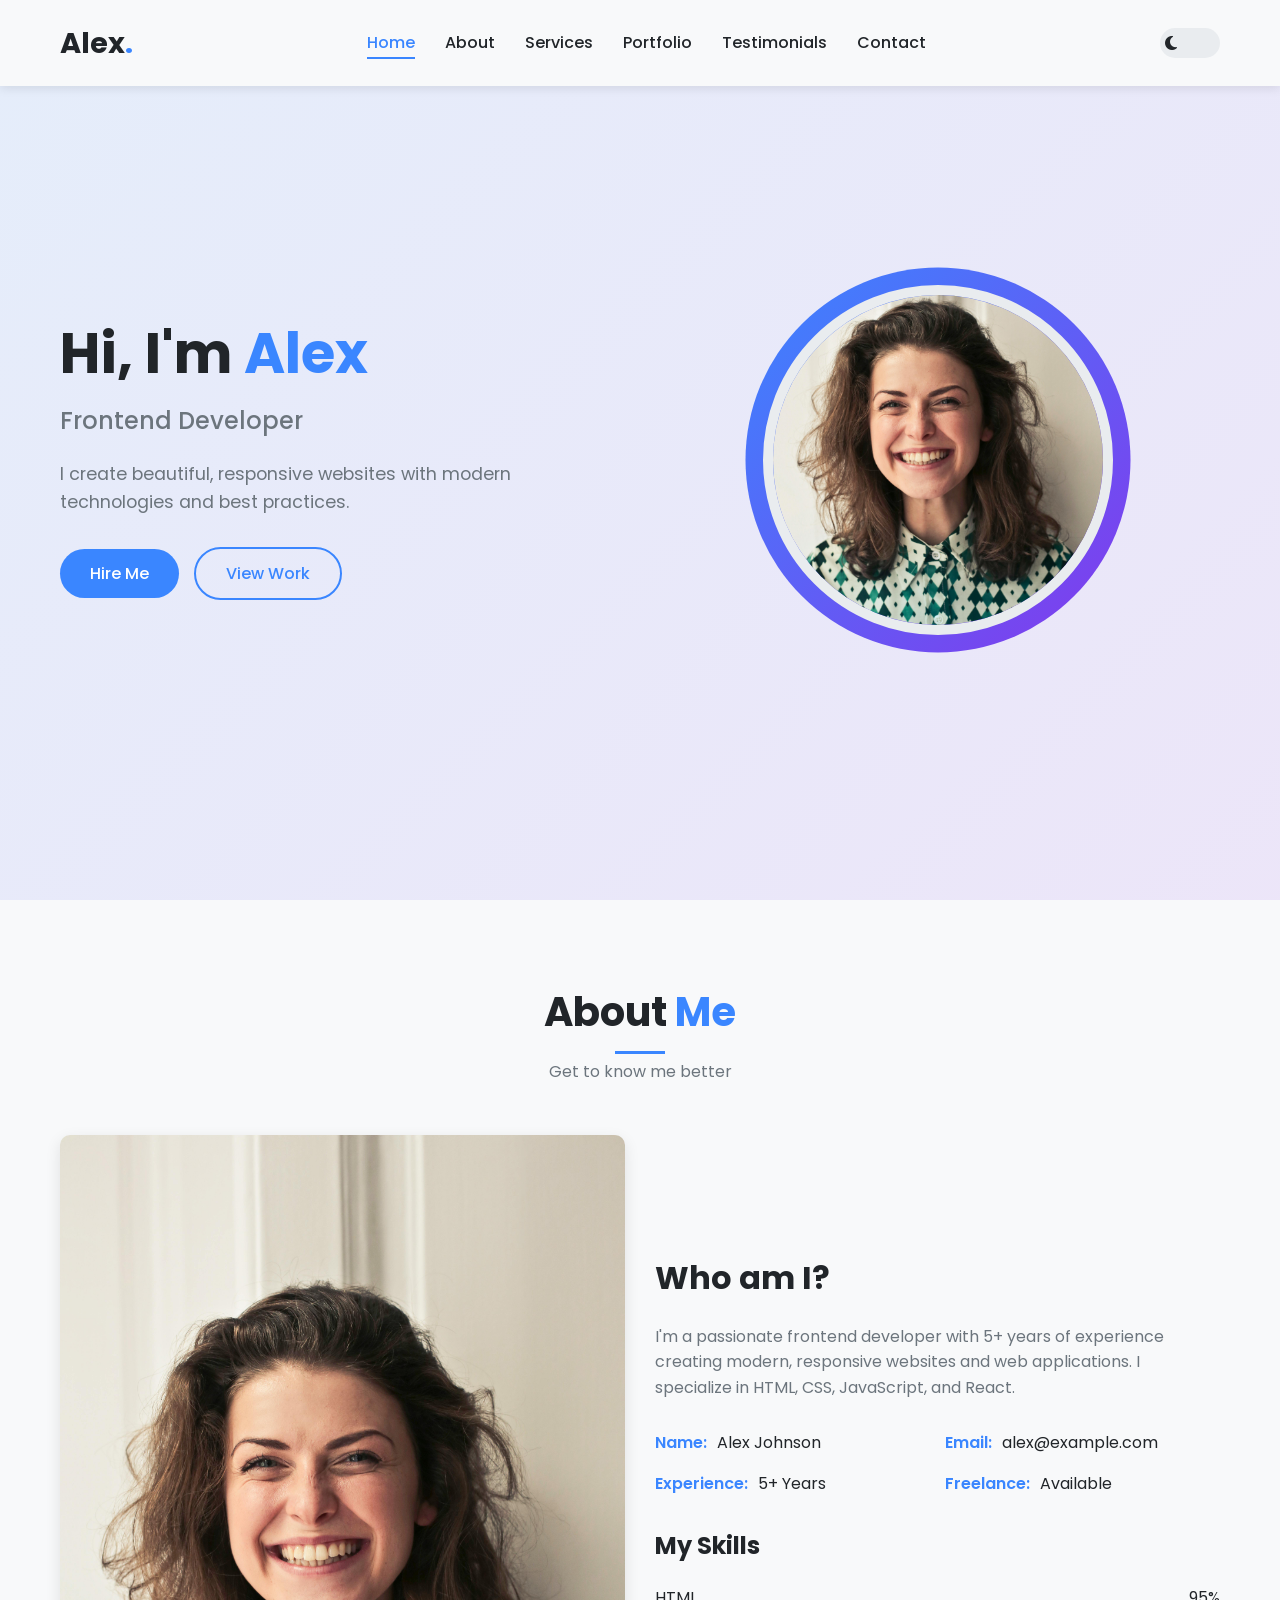
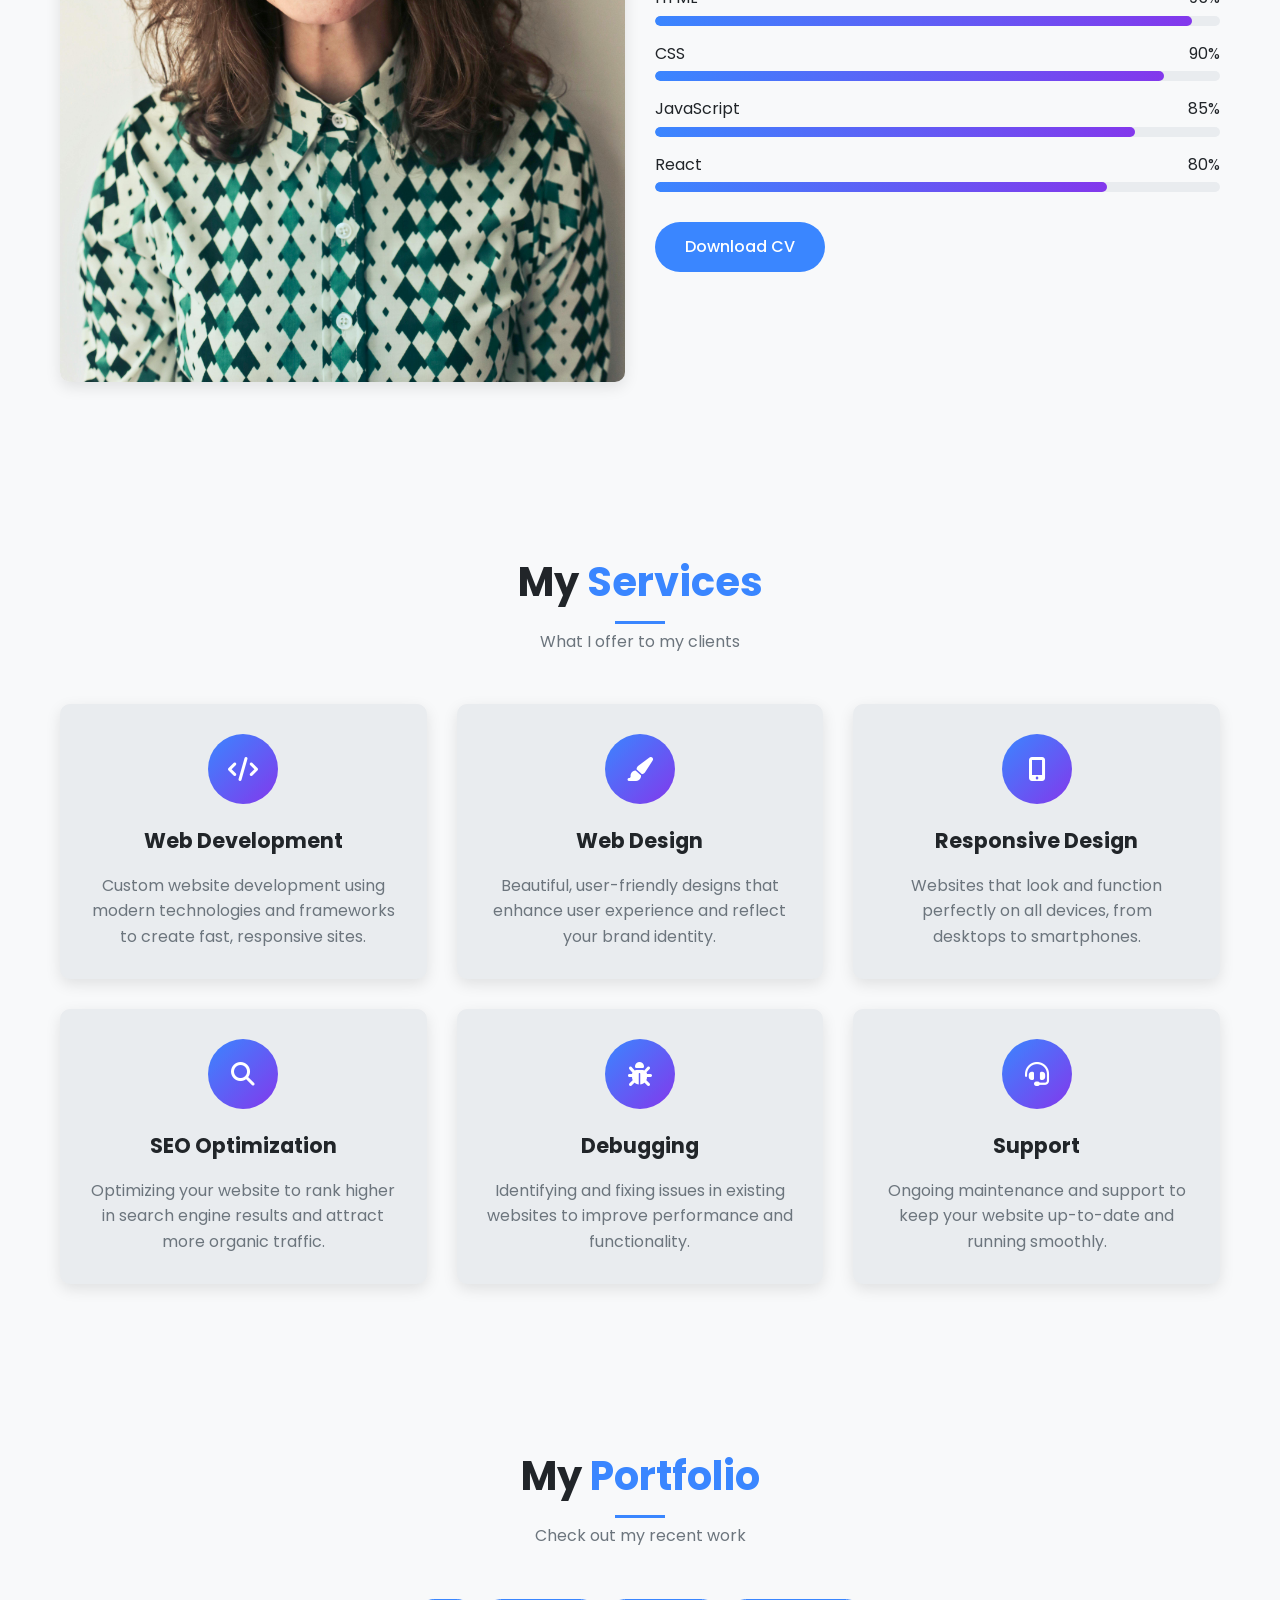
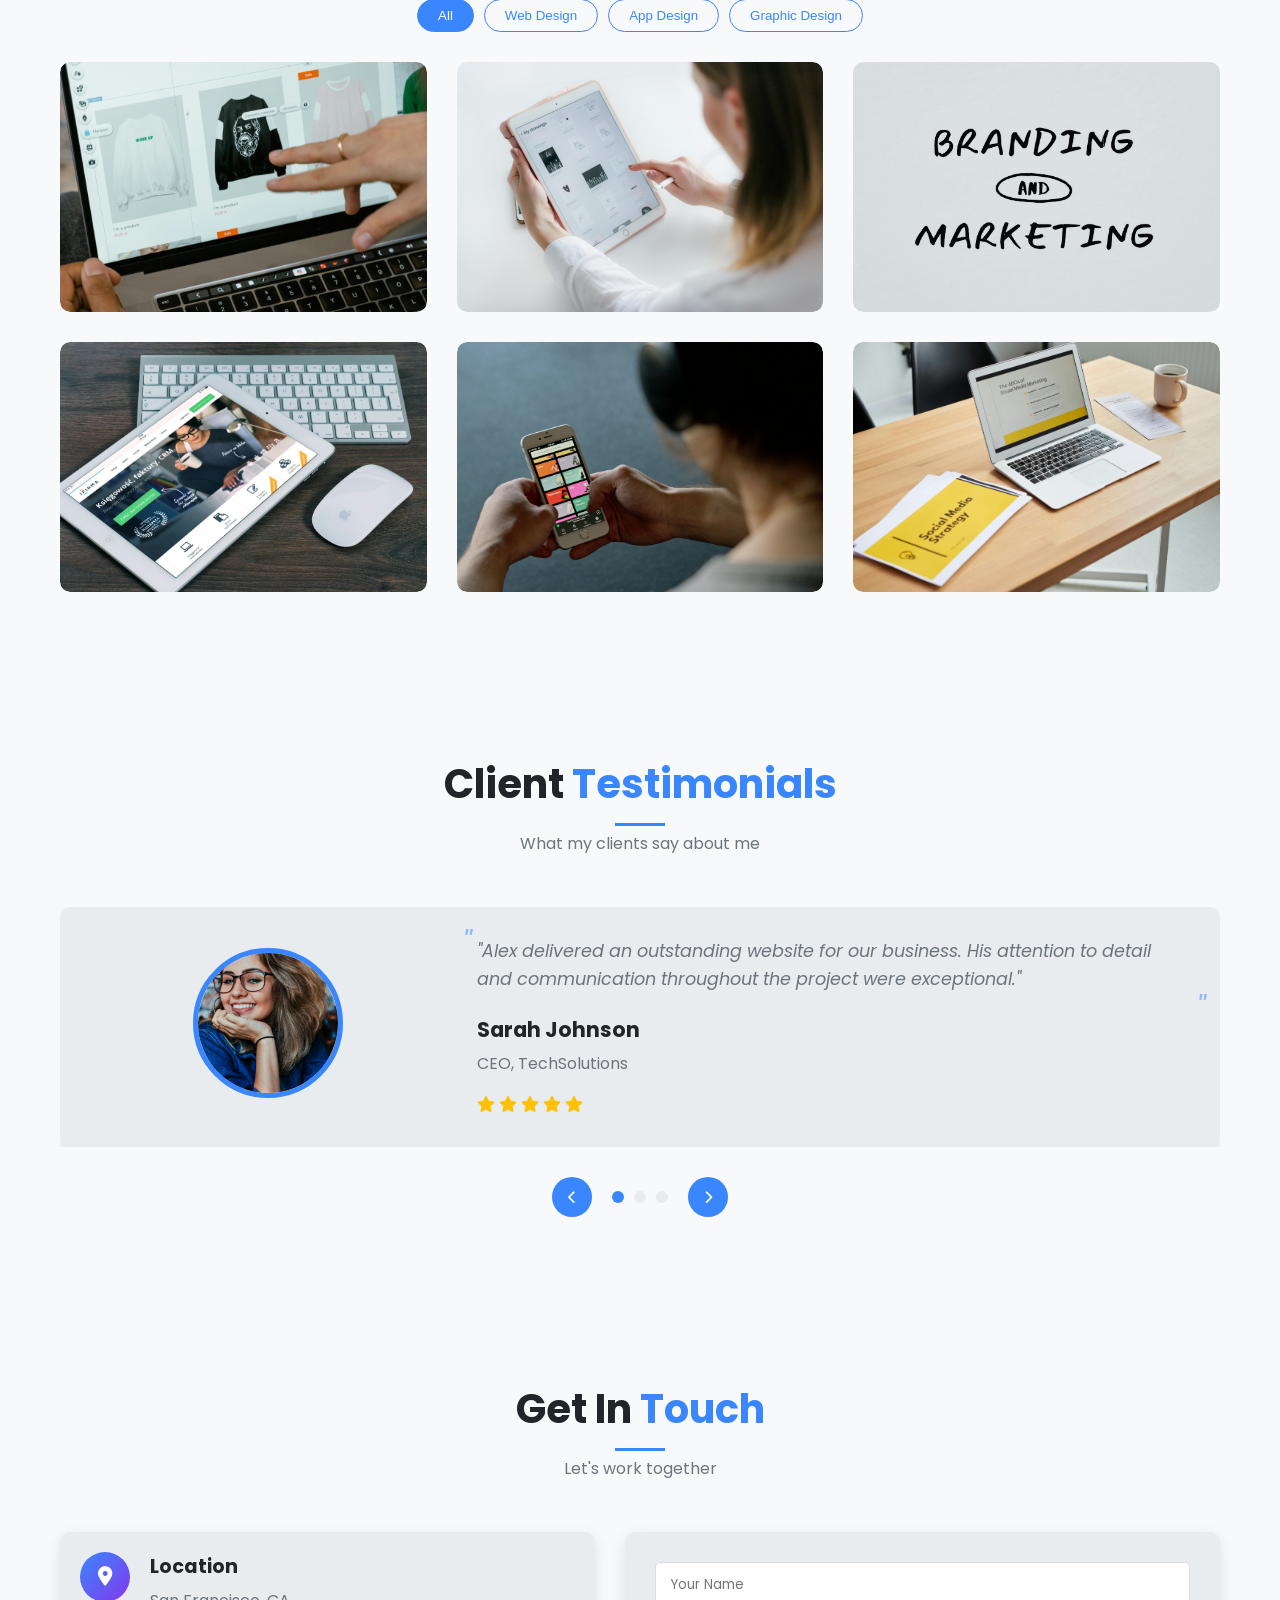
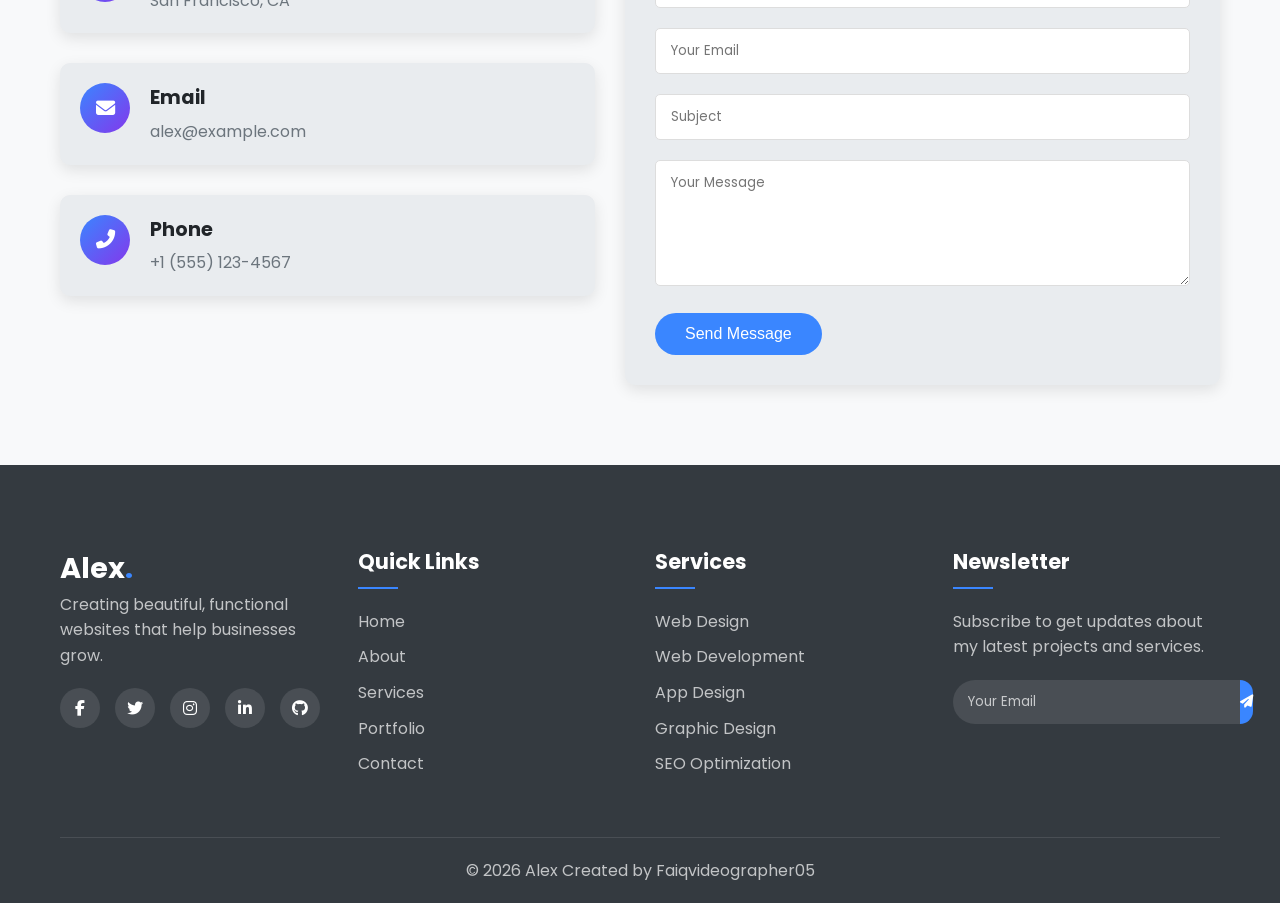
==== index.html @ 3775bbbe "Alex Portfolio" ====
<!DOCTYPE html>
<html lang="en" data-theme="light">
<head>
    <meta charset="UTF-8">
    <meta name="viewport" content="width=device-width, initial-scale=1.0">
    <title>Modern Portfolio | Template</title>
    <link rel="stylesheet" href="https://cdnjs.cloudflare.com/ajax/libs/font-awesome/6.4.0/css/all.min.css">
    <link href="https://fonts.googleapis.com/css2?family=Poppins:wght@300;400;500;600;700&display=swap" rel="stylesheet">
    <link rel="stylesheet" href="style.css">
</head>
<body>
    <!-- Preloader -->
    <div class="preloader">
        <div class="loader"></div>
    </div>

    <!-- Header -->
    <header class="header">
        <div class="container">
            <div class="header-content">
                <a href="#" class="logo">Alex<span>.</span></a>
                <nav class="nav">
                    <ul class="nav-list">
                        <li class="nav-item"><a href="#home" class="nav-link active">Home</a></li>
                        <li class="nav-item"><a href="#about" class="nav-link">About</a></li>
                        <li class="nav-item"><a href="#services" class="nav-link">Services</a></li>
                        <li class="nav-item"><a href="#portfolio" class="nav-link">Portfolio</a></li>
                        <li class="nav-item"><a href="#testimonials" class="nav-link">Testimonials</a></li>
                        <li class="nav-item"><a href="#contact" class="nav-link">Contact</a></li>
                    </ul>
                </nav>
                <div class="theme-toggle">
                    <i class="fas fa-moon"></i>
                    <i class="fas fa-sun"></i>
                </div>
                <div class="hamburger">
                    <span></span>
                    <span></span>
                    <span></span>
                </div>
            </div>
        </div>
    </header>

    <!-- Hero Section -->
    <section class="hero" id="home">
        <div class="container">
            <div class="hero-content">
                <div class="hero-text">
                    <h1 class="hero-title">Hi, I'm <span>Alex</span></h1>
                    <h2 class="hero-subtitle">Frontend Developer</h2>
                    <p class="hero-description">I create beautiful, responsive websites with modern technologies and best practices.</p>
                    <div class="hero-buttons">
                        <a href="#contact" class="btn btn-primary">Hire Me</a>
                        <a href="#portfolio" class="btn btn-secondary">View Work</a>
                    </div>
                </div>
                <div class="hero-image">
                    <div class="image-wrapper">
                        <img src="images/Alex.jpg" alt="Profile Image" class="profile-img">
                        <div class="circle"></div>
                    </div>
                </div>
            </div>
        </div>
    </section>

    <!-- About Section -->
    <section class="about section" id="about">
        <div class="container">
            <div class="section-header">
                <h2 class="section-title">About <span>Me</span></h2>
                <p class="section-subtitle">Get to know me better</p>
            </div>
            <div class="about-content">
                <div class="about-image">
                    <img src="images/Alex.jpg" alt="About Image" class="about-img">
                </div>
                <div class="about-text">
                    <h3 class="about-title">Who am I?</h3>
                    <p class="about-description">I'm a passionate frontend developer with 5+ years of experience creating modern, responsive websites and web applications. I specialize in HTML, CSS, JavaScript, and React.</p>
                    <div class="about-info">
                        <div class="info-item">
                            <span>Name:</span>
                            <p>Alex Johnson</p>
                        </div>
                        <div class="info-item">
                            <span>Email:</span>
                            <p>alex@example.com</p>
                        </div>
                        <div class="info-item">
                            <span>Experience:</span>
                            <p>5+ Years</p>
                        </div>
                        <div class="info-item">
                            <span>Freelance:</span>
                            <p>Available</p>
                        </div>
                    </div>
                    <div class="skills">
                        <h4 class="skills-title">My Skills</h4>
                        <div class="skills-list">
                            <div class="skill-item">
                                <div class="skill-info">
                                    <span>HTML</span>
                                    <span>95%</span>
                                </div>
                                <div class="progress-bar">
                                    <div class="progress" data-width="95"></div>
                                </div>
                            </div>
                            <div class="skill-item">
                                <div class="skill-info">
                                    <span>CSS</span>
                                    <span>90%</span>
                                </div>
                                <div class="progress-bar">
                                    <div class="progress" data-width="90"></div>
                                </div>
                            </div>
                            <div class="skill-item">
                                <div class="skill-info">
                                    <span>JavaScript</span>
                                    <span>85%</span>
                                </div>
                                <div class="progress-bar">
                                    <div class="progress" data-width="85"></div>
                                </div>
                            </div>
                            <div class="skill-item">
                                <div class="skill-info">
                                    <span>React</span>
                                    <span>80%</span>
                                </div>
                                <div class="progress-bar">
                                    <div class="progress" data-width="80"></div>
                                </div>
                            </div>
                        </div>
                    </div>
                    <a href="#" class="btn btn-primary">Download CV</a>
                </div>
            </div>
        </div>
    </section>

    <!-- Services Section -->
    <section class="services section" id="services">
        <div class="container">
            <div class="section-header">
                <h2 class="section-title">My <span>Services</span></h2>
                <p class="section-subtitle">What I offer to my clients</p>
            </div>
            <div class="services-content">
                <div class="service-card">
                    <div class="service-icon">
                        <i class="fas fa-code"></i>
                    </div>
                    <h3 class="service-title">Web Development</h3>
                    <p class="service-description">Custom website development using modern technologies and frameworks to create fast, responsive sites.</p>
                </div>
                <div class="service-card">
                    <div class="service-icon">
                        <i class="fas fa-paint-brush"></i>
                    </div>
                    <h3 class="service-title">Web Design</h3>
                    <p class="service-description">Beautiful, user-friendly designs that enhance user experience and reflect your brand identity.</p>
                </div>
                <div class="service-card">
                    <div class="service-icon">
                        <i class="fas fa-mobile-alt"></i>
                    </div>
                    <h3 class="service-title">Responsive Design</h3>
                    <p class="service-description">Websites that look and function perfectly on all devices, from desktops to smartphones.</p>
                </div>
                <div class="service-card">
                    <div class="service-icon">
                        <i class="fas fa-search"></i>
                    </div>
                    <h3 class="service-title">SEO Optimization</h3>
                    <p class="service-description">Optimizing your website to rank higher in search engine results and attract more organic traffic.</p>
                </div>
                <div class="service-card">
                    <div class="service-icon">
                        <i class="fas fa-bug"></i>
                    </div>
                    <h3 class="service-title">Debugging</h3>
                    <p class="service-description">Identifying and fixing issues in existing websites to improve performance and functionality.</p>
                </div>
                <div class="service-card">
                    <div class="service-icon">
                        <i class="fas fa-headset"></i>
                    </div>
                    <h3 class="service-title">Support</h3>
                    <p class="service-description">Ongoing maintenance and support to keep your website up-to-date and running smoothly.</p>
                </div>
            </div>
        </div>
    </section>

    <!-- Portfolio Section -->
    <section class="portfolio section" id="portfolio">
        <div class="container">
            <div class="section-header">
                <h2 class="section-title">My <span>Portfolio</span></h2>
                <p class="section-subtitle">Check out my recent work</p>
            </div>
            <div class="portfolio-filters">
                <button class="filter-btn active" data-filter="all">All</button>
                <button class="filter-btn" data-filter="web">Web Design</button>
                <button class="filter-btn" data-filter="app">App Design</button>
                <button class="filter-btn" data-filter="graphic">Graphic Design</button>
            </div>
            <div class="portfolio-content">
                <div class="portfolio-item" data-category="web">
                    <div class="portfolio-card">
                        <div class="portfolio-image">
                            <img src="images/E-commerce Website.jpg" alt="Portfolio Item">
                        </div>
                        <div class="portfolio-overlay">
                            <h3 class="portfolio-title">E-commerce Website</h3>
                            <p class="portfolio-category">Web Design</p>
                            <div class="portfolio-links">
                                <a href="#" class="portfolio-link"><i class="fas fa-link"></i></a>
                                <a href="#" class="portfolio-link"><i class="fas fa-search"></i></a>
                            </div>
                        </div>
                    </div>
                </div>
                <div class="portfolio-item" data-category="app">
                    <div class="portfolio-card">
                        <div class="portfolio-image">
                            <img src="images/portfolio 2.jpg" alt="Portfolio Item">
                        </div>
                        <div class="portfolio-overlay">
                            <h3 class="portfolio-title">Mobile App UI</h3>
                            <p class="portfolio-category">App Design</p>
                            <div class="portfolio-links">
                                <a href="#" class="portfolio-link"><i class="fas fa-link"></i></a>
                                <a href="#" class="portfolio-link"><i class="fas fa-search"></i></a>
                            </div>
                        </div>
                    </div>
                </div>
                <div class="portfolio-item" data-category="graphic">
                    <div class="portfolio-card">
                        <div class="portfolio-image">
                            <img src="images/Brand Identity.jpg" alt="Portfolio Item">
                        </div>
                        <div class="portfolio-overlay">
                            <h3 class="portfolio-title">Brand Identity</h3>
                            <p class="portfolio-category">Graphic Design</p>
                            <div class="portfolio-links">
                                <a href="#" class="portfolio-link"><i class="fas fa-link"></i></a>
                                <a href="#" class="portfolio-link"><i class="fas fa-search"></i></a>
                            </div>
                        </div>
                    </div>
                </div>
                <div class="portfolio-item" data-category="web">
                    <div class="portfolio-card">
                        <div class="portfolio-image">
                            <img src="images/Corporate Website.jpg" alt="Portfolio Item">
                        </div>
                        <div class="portfolio-overlay">
                            <h3 class="portfolio-title">Corporate Website</h3>
                            <p class="portfolio-category">Web Design</p>
                            <div class="portfolio-links">
                                <a href="#" class="portfolio-link"><i class="fas fa-link"></i></a>
                                <a href="#" class="portfolio-link"><i class="fas fa-search"></i></a>
                            </div>
                        </div>
                    </div>
                </div>
                <div class="portfolio-item" data-category="app">
                    <div class="portfolio-card">
                        <div class="portfolio-image">
                            <img src="images/Fitness App.jpg" alt="Portfolio Item">
                        </div>
                        <div class="portfolio-overlay">
                            <h3 class="portfolio-title">Fitness App</h3>
                            <p class="portfolio-category">App Design</p>
                            <div class="portfolio-links">
                                <a href="#" class="portfolio-link"><i class="fas fa-link"></i></a>
                                <a href="#" class="portfolio-link"><i class="fas fa-search"></i></a>
                            </div>
                        </div>
                    </div>
                </div>
                <div class="portfolio-item" data-category="graphic">
                    <div class="portfolio-card">
                        <div class="portfolio-image">
                            <img src="images/Marketing Materials.jpg" alt="Portfolio Item">
                        </div>
                        <div class="portfolio-overlay">
                            <h3 class="portfolio-title">Marketing Materials</h3>
                            <p class="portfolio-category">Graphic Design</p>
                            <div class="portfolio-links">
                                <a href="#" class="portfolio-link"><i class="fas fa-link"></i></a>
                                <a href="#" class="portfolio-link"><i class="fas fa-search"></i></a>
                            </div>
                        </div>
                    </div>
                </div>
            </div>
        </div>
    </section>

    <!-- Testimonials Section -->
    <section class="testimonials section" id="testimonials">
        <div class="container">
            <div class="section-header">
                <h2 class="section-title">Client <span>Testimonials</span></h2>
                <p class="section-subtitle">What my clients say about me</p>
            </div>
            <div class="testimonials-content">
                <div class="testimonial-slider">
                    <div class="testimonial-slide active">
                        <div class="testimonial-card">
                            <div class="testimonial-image">
                                <img src="images/Testimonials 1.jpg" alt="Client">
                            </div>
                            <div class="testimonial-text">
                                <p class="testimonial-quote">"Alex delivered an outstanding website for our business. His attention to detail and communication throughout the project were exceptional."</p>
                                <h3 class="testimonial-name">Sarah Johnson</h3>
                                <p class="testimonial-role">CEO, TechSolutions</p>
                                <div class="testimonial-rating">
                                    <i class="fas fa-star"></i>
                                    <i class="fas fa-star"></i>
                                    <i class="fas fa-star"></i>
                                    <i class="fas fa-star"></i>
                                    <i class="fas fa-star"></i>
                                </div>
                            </div>
                        </div>
                    </div>
                    <div class="testimonial-slide">
                        <div class="testimonial-card">
                            <div class="testimonial-image">
                                <img src="images/Testimonials 3.jpg" alt="Client">
                            </div>
                            <div class="testimonial-text">
                                <p class="testimonial-quote">"Working with Alex was a pleasure. He understood our requirements perfectly and delivered the project ahead of schedule. Highly recommended!"</p>
                                <h3 class="testimonial-name">Michael Brown</h3>
                                <p class="testimonial-role">Marketing Director, BrandUp</p>
                                <div class="testimonial-rating">
                                    <i class="fas fa-star"></i>
                                    <i class="fas fa-star"></i>
                                    <i class="fas fa-star"></i>
                                    <i class="fas fa-star"></i>
                                    <i class="fas fa-star-half-alt"></i>
                                </div>
                            </div>
                        </div>
                    </div>
                    <div class="testimonial-slide">
                        <div class="testimonial-card">
                            <div class="testimonial-image">
                                <img src="images/Testimonials 2.jpg" alt="Client">
                            </div>
                            <div class="testimonial-text">
                                <p class="testimonial-quote">"The mobile app Alex developed for us exceeded our expectations. His technical expertise and creative approach made all the difference."</p>
                                <h3 class="testimonial-name">Emily Wilson</h3>
                                <p class="testimonial-role">Product Manager, AppVenture</p>
                                <div class="testimonial-rating">
                                    <i class="fas fa-star"></i>
                                    <i class="fas fa-star"></i>
                                    <i class="fas fa-star"></i>
                                    <i class="fas fa-star"></i>
                                    <i class="fas fa-star"></i>
                                </div>
                            </div>
                        </div>
                    </div>
                </div>
                <div class="slider-controls">
                    <button class="slider-prev"><i class="fas fa-chevron-left"></i></button>
                    <div class="slider-dots">
                        <span class="dot active"></span>
                        <span class="dot"></span>
                        <span class="dot"></span>
                    </div>
                    <button class="slider-next"><i class="fas fa-chevron-right"></i></button>
                </div>
            </div>
        </div>
    </section>

    <!-- Contact Section -->
    <section class="contact section" id="contact">
        <div class="container">
            <div class="section-header">
                <h2 class="section-title">Get In <span>Touch</span></h2>
                <p class="section-subtitle">Let's work together</p>
            </div>
            <div class="contact-content">
                <div class="contact-info">
                    <div class="contact-card">
                        <div class="contact-icon">
                            <i class="fas fa-map-marker-alt"></i>
                        </div>
                        <div class="contact-text">
                            <h3 class="contact-title">Location</h3>
                            <p class="contact-detail">San Francisco, CA</p>
                        </div>
                    </div>
                    <div class="contact-card">
                        <div class="contact-icon">
                            <i class="fas fa-envelope"></i>
                        </div>
                        <div class="contact-text">
                            <h3 class="contact-title">Email</h3>
                            <p class="contact-detail">alex@example.com</p>
                        </div>
                    </div>
                    <div class="contact-card">
                        <div class="contact-icon">
                            <i class="fas fa-phone-alt"></i>
                        </div>
                        <div class="contact-text">
                            <h3 class="contact-title">Phone</h3>
                            <p class="contact-detail">+1 (555) 123-4567</p>
                        </div>
                    </div>
                </div>
                <form class="contact-form">
                    <div class="form-group">
                        <input type="text" class="form-control" placeholder="Your Name" required>
                    </div>
                    <div class="form-group">
                        <input type="email" class="form-control" placeholder="Your Email" required>
                    </div>
                    <div class="form-group">
                        <input type="text" class="form-control" placeholder="Subject">
                    </div>
                    <div class="form-group">
                        <textarea class="form-control" placeholder="Your Message" rows="5" required></textarea>
                    </div>
                    <button type="submit" class="btn btn-primary">Send Message</button>
                </form>
            </div>
        </div>
    </section>

    <!-- Footer -->
    <footer class="footer">
        <div class="container">
            <div class="footer-content">
                <div class="footer-logo">
                    <a href="#" class="logo">Alex<span>.</span></a>
                    <p class="footer-description">Creating beautiful, functional websites that help businesses grow.</p>
                    <div class="footer-social">
                        <a href="#"><i class="fab fa-facebook-f"></i></a>
                        <a href="#"><i class="fab fa-twitter"></i></a>
                        <a href="#"><i class="fab fa-instagram"></i></a>
                        <a href="#"><i class="fab fa-linkedin-in"></i></a>
                        <a href="#"><i class="fab fa-github"></i></a>
                    </div>
                </div>
                <div class="footer-links">
                    <h3 class="footer-title">Quick Links</h3>
                    <ul class="footer-list">
                        <li><a href="#home">Home</a></li>
                        <li><a href="#about">About</a></li>
                        <li><a href="#services">Services</a></li>
                        <li><a href="#portfolio">Portfolio</a></li>
                        <li><a href="#contact">Contact</a></li>
                    </ul>
                </div>
                <div class="footer-links">
                    <h3 class="footer-title">Services</h3>
                    <ul class="footer-list">
                        <li><a href="#">Web Design</a></li>
                        <li><a href="#">Web Development</a></li>
                        <li><a href="#">App Design</a></li>
                        <li><a href="#">Graphic Design</a></li>
                        <li><a href="#">SEO Optimization</a></li>
                    </ul>
                </div>
                <div class="footer-newsletter">
                    <h3 class="footer-title">Newsletter</h3>
                    <p class="footer-description">Subscribe to get updates about my latest projects and services.</p>
                    <form class="newsletter-form">
                        <input type="email" placeholder="Your Email" required>
                        <button type="submit"><i class="fas fa-paper-plane"></i></button>
                    </form>
                </div>
            </div>
            <div class="footer-bottom">
                <p class="copyright">&copy; <span id="year"></span> Alex Created by Faiqvideographer05</p>
            </div>
        </div>
    </footer>

    <!-- Back to Top Button -->
    <a href="#home" class="back-to-top"><i class="fas fa-arrow-up"></i></a>

    <script src="script.js"></script>
</body>
</html>
---- style.css ----
/* Base Styles */
:root {
    --primary-color: #3a86ff;
    --secondary-color: #8338ec;
    --dark-color: #212529;
    --light-color: #f8f9fa;
    --gray-color: #6c757d;
    --light-gray: #e9ecef;
    --dark-gray: #343a40;
    --white: #ffffff;
    --black: #000000;
    --box-shadow: 0 5px 15px rgba(0, 0, 0, 0.1);
    --transition: all 0.3s ease;
}

[data-theme="dark"] {
    --dark-color: #f8f9fa;
    --light-color: #212529;
    --light-gray: #343a40;
    --dark-gray: #0b0c0e;
    --gray-color: #adb5bd;
    --box-shadow: 0 5px 15px rgba(0, 0, 0, 0.3);
}

* {
    margin: 0;
    padding: 0;
    box-sizing: border-box;
}

html {
    scroll-behavior: smooth;
}

body {
    font-family: 'Poppins', sans-serif;
    background-color: var(--light-color);
    color: var(--dark-color);
    line-height: 1.6;
    transition: var(--transition);
}

a {
    text-decoration: none;
    color: inherit;
}

ul {
    list-style: none;
}

img {
    max-width: 100%;
    height: auto;
}

.container {
    width: 100%;
    max-width: 1200px;
    margin: 0 auto;
    padding: 0 20px;
}

section {
    padding: 80px 0;
}

.section-header {
    text-align: center;
    margin-bottom: 50px;
}

.section-title {
    font-size: 2.5rem;
    font-weight: 700;
    margin-bottom: 15px;
    position: relative;
    display: inline-block;
}

.section-title span {
    color: var(--primary-color);
}

.section-title::after {
    content: '';
    position: absolute;
    width: 50px;
    height: 3px;
    background: var(--primary-color);
    bottom: -10px;
    left: 50%;
    transform: translateX(-50%);
}

.section-subtitle {
    font-size: 1rem;
    color: var(--gray-color);
    font-weight: 400;
}

.btn {
    display: inline-block;
    padding: 12px 30px;
    border-radius: 30px;
    font-weight: 500;
    text-transform: capitalize;
    transition: var(--transition);
    border: none;
    cursor: pointer;
    font-size: 1rem;
}

.btn-primary {
    background: var(--primary-color);
    color: var(--white);
}

.btn-primary:hover {
    background: #2a75e6;
    transform: translateY(-3px);
    box-shadow: var(--box-shadow);
}

.btn-secondary {
    background: transparent;
    color: var(--primary-color);
    border: 2px solid var(--primary-color);
    margin-left: 15px;
}

.btn-secondary:hover {
    background: var(--primary-color);
    color: var(--white);
    transform: translateY(-3px);
    box-shadow: var(--box-shadow);
}

/* Preloader */
.preloader {
    position: fixed;
    top: 0;
    left: 0;
    width: 100%;
    height: 100%;
    background: var(--light-color);
    display: flex;
    justify-content: center;
    align-items: center;
    z-index: 9999;
    transition: opacity 0.5s ease;
}

.preloader.fade-out {
    opacity: 0;
}

.loader {
    width: 50px;
    height: 50px;
    border: 5px solid var(--light-gray);
    border-top-color: var(--primary-color);
    border-radius: 50%;
    animation: spin 1s linear infinite;
}

@keyframes spin {
    to {
        transform: rotate(360deg);
    }
}

/* Header */
.header {
    position: fixed;
    top: 0;
    left: 0;
    width: 100%;
    z-index: 999;
    background: var(--light-color);
    box-shadow: 0 2px 10px rgba(0, 0, 0, 0.1);
    transition: var(--transition);
}

.header.scrolled {
    padding: 10px 0;
    background: rgba(248, 249, 250, 0.95);
    box-shadow: 0 5px 20px rgba(0, 0, 0, 0.1);
}

[data-theme="dark"] .header.scrolled {
    background: rgba(33, 37, 41, 0.95);
}

.header-content {
    display: flex;
    justify-content: space-between;
    align-items: center;
    padding: 20px 0;
}

.logo {
    font-size: 1.8rem;
    font-weight: 700;
    color: var(--dark-color);
}

.logo span {
    color: var(--primary-color);
}

.nav-list {
    display: flex;
}

.nav-item {
    margin-left: 30px;
}

.nav-link {
    font-weight: 500;
    position: relative;
    transition: var(--transition);
}

.nav-link::after {
    content: '';
    position: absolute;
    width: 0;
    height: 2px;
    background: var(--primary-color);
    bottom: -5px;
    left: 0;
    transition: var(--transition);
}

.nav-link:hover::after,
.nav-link.active::after {
    width: 100%;
}

.nav-link.active {
    color: var(--primary-color);
}

.theme-toggle {
    position: relative;
    width: 60px;
    height: 30px;
    background: var(--light-gray);
    border-radius: 30px;
    margin-left: 30px;
    cursor: pointer;
    display: flex;
    align-items: center;
    padding: 0 5px;
}

.theme-toggle i {
    font-size: 1rem;
    color: var(--dark-color);
    transition: var(--transition);
}

.theme-toggle i:first-child {
    margin-right: auto;
}

.theme-toggle i:last-child {
    margin-left: auto;
    opacity: 0;
}

[data-theme="dark"] .theme-toggle i:first-child {
    opacity: 0;
}

[data-theme="dark"] .theme-toggle i:last-child {
    opacity: 1;
}

.hamburger {
    display: none;
    width: 30px;
    height: 20px;
    flex-direction: column;
    justify-content: space-between;
    cursor: pointer;
    z-index: 1000;
}

.hamburger span {
    display: block;
    width: 100%;
    height: 3px;
    background: var(--dark-color);
    border-radius: 3px;
    transition: var(--transition);
}

.hamburger.active span:first-child {
    transform: translateY(8px) rotate(45deg);
}

.hamburger.active span:nth-child(2) {
    opacity: 0;
}

.hamburger.active span:last-child {
    transform: translateY(-8px) rotate(-45deg);
}

/* Hero Section */
.hero {
    padding-top: 100px;
    min-height: 100vh;
    display: flex;
    align-items: center;
    background: linear-gradient(135deg, rgba(58, 134, 255, 0.1) 0%, rgba(131, 56, 236, 0.1) 100%);
}

.hero-content {
    display: flex;
    align-items: center;
    justify-content: space-between;
    flex-wrap: wrap;
}

.hero-text {
    flex: 1;
    min-width: 300px;
    padding-right: 30px;
}

.hero-title {
    font-size: 3.5rem;
    font-weight: 700;
    margin-bottom: 15px;
    line-height: 1.2;
}

.hero-title span {
    color: var(--primary-color);
}

.hero-subtitle {
    font-size: 1.5rem;
    font-weight: 500;
    color: var(--gray-color);
    margin-bottom: 20px;
}

.hero-description {
    font-size: 1.1rem;
    margin-bottom: 30px;
    color: var(--gray-color);
}

.hero-buttons {
    display: flex;
    align-items: center;
}

.hero-image {
    flex: 1;
    min-width: 300px;
    position: relative;
}

.image-wrapper {
    position: relative;
    width: 350px;
    height: 350px;
    margin: 0 auto;
}

.profile-img {
    width: 100%;
    height: 100%;
    object-fit: cover;
    border-radius: 50%;
    border: 10px solid var(--light-gray);
    position: relative;
    z-index: 1;
    animation: float 3s ease-in-out infinite;
}

.circle {
    position: absolute;
    width: 100%;
    height: 100%;
    border-radius: 50%;
    top: 0;
    left: 0;
    background: linear-gradient(135deg, var(--primary-color) 0%, var(--secondary-color) 100%);
    transform: scale(1.1);
    z-index: 0;
    animation: pulse 3s ease-in-out infinite;
}

@keyframes float {
    0%, 100% {
        transform: translateY(0);
    }
    50% {
        transform: translateY(-20px);
    }
}

@keyframes pulse {
    0%, 100% {
        transform: scale(1.1);
        opacity: 1;
    }
    50% {
        transform: scale(1.2);
        opacity: 0.8;
    }
}

/* About Section */
.about-content {
    display: flex;
    align-items: center;
    flex-wrap: wrap;
    gap: 30px;
}

.about-image {
    flex: 1;
    min-width: 300px;
}

.about-img {
    width: 100%;
    border-radius: 10px;
    box-shadow: var(--box-shadow);
}

.about-text {
    flex: 1;
    min-width: 300px;
}

.about-title {
    font-size: 2rem;
    margin-bottom: 20px;
}

.about-description {
    margin-bottom: 30px;
    color: var(--gray-color);
}

.about-info {
    display: grid;
    grid-template-columns: repeat(2, 1fr);
    gap: 15px;
    margin-bottom: 30px;
}

.info-item {
    display: flex;
}

.info-item span {
    font-weight: 600;
    margin-right: 10px;
    color: var(--primary-color);
}

.skills-title {
    font-size: 1.5rem;
    margin-bottom: 20px;
}

.skills-list {
    margin-bottom: 30px;
}

.skill-item {
    margin-bottom: 15px;
}

.skill-info {
    display: flex;
    justify-content: space-between;
    margin-bottom: 5px;
}

.progress-bar {
    width: 100%;
    height: 10px;
    background: var(--light-gray);
    border-radius: 5px;
    overflow: hidden;
}

.progress {
    height: 100%;
    background: linear-gradient(to right, var(--primary-color), var(--secondary-color));
    border-radius: 5px;
    width: 0;
    transition: width 1.5s ease;
}

/* Services Section */
.services-content {
    display: grid;
    grid-template-columns: repeat(auto-fill, minmax(300px, 1fr));
    gap: 30px;
}

.service-card {
    background: var(--light-gray);
    padding: 30px;
    border-radius: 10px;
    text-align: center;
    transition: var(--transition);
    box-shadow: var(--box-shadow);
}

.service-card:hover {
    transform: translateY(-10px);
    box-shadow: 0 15px 30px rgba(0, 0, 0, 0.1);
}

.service-icon {
    width: 70px;
    height: 70px;
    background: linear-gradient(135deg, var(--primary-color) 0%, var(--secondary-color) 100%);
    border-radius: 50%;
    display: flex;
    justify-content: center;
    align-items: center;
    margin: 0 auto 20px;
    color: var(--white);
    font-size: 1.5rem;
}

.service-title {
    font-size: 1.3rem;
    margin-bottom: 15px;
}

.service-description {
    color: var(--gray-color);
}

/* Portfolio Section */
.portfolio-filters {
    display: flex;
    justify-content: center;
    flex-wrap: wrap;
    margin-bottom: 30px;
    gap: 10px;
}

.filter-btn {
    padding: 8px 20px;
    background: transparent;
    border: 1px solid var(--primary-color);
    color: var(--primary-color);
    border-radius: 30px;
    cursor: pointer;
    transition: var(--transition);
}

.filter-btn.active,
.filter-btn:hover {
    background: var(--primary-color);
    color: var(--white);
}

.portfolio-content {
    display: grid;
    grid-template-columns: repeat(auto-fill, minmax(300px, 1fr));
    gap: 30px;
}

.portfolio-item {
    overflow: hidden;
    border-radius: 10px;
}

.portfolio-card {
    position: relative;
    overflow: hidden;
    border-radius: 10px;
}

.portfolio-image {
    height: 250px;
    overflow: hidden;
}

.portfolio-image img {
    width: 100%;
    height: 100%;
    object-fit: cover;
    transition: var(--transition);
}

.portfolio-overlay {
    position: absolute;
    top: 0;
    left: 0;
    width: 100%;
    height: 100%;
    background: rgba(58, 134, 255, 0.9);
    display: flex;
    flex-direction: column;
    justify-content: center;
    align-items: center;
    opacity: 0;
    transition: var(--transition);
    padding: 20px;
    text-align: center;
    color: var(--white);
}

.portfolio-card:hover .portfolio-overlay {
    opacity: 1;
}

.portfolio-card:hover .portfolio-image img {
    transform: scale(1.1);
}

.portfolio-title {
    font-size: 1.5rem;
    margin-bottom: 10px;
    transform: translateY(-20px);
    transition: var(--transition);
}

.portfolio-category {
    margin-bottom: 15px;
    transform: translateY(-20px);
    transition: var(--transition);
    transition-delay: 0.1s;
}

.portfolio-links {
    transform: translateY(20px);
    transition: var(--transition);
    transition-delay: 0.2s;
}

.portfolio-card:hover .portfolio-title,
.portfolio-card:hover .portfolio-category {
    transform: translateY(0);
}

.portfolio-card:hover .portfolio-links {
    transform: translateY(0);
}

.portfolio-link {
    width: 40px;
    height: 40px;
    background: var(--white);
    color: var(--primary-color);
    border-radius: 50%;
    display: inline-flex;
    justify-content: center;
    align-items: center;
    margin: 0 5px;
    transition: var(--transition);
}

.portfolio-link:hover {
    background: var(--dark-color);
    color: var(--white);
}

/* Testimonials Section */
.testimonials-content {
    position: relative;
}

.testimonial-slider {
    overflow: hidden;
}

.testimonial-slide {
    display: none;
    animation: fade 0.5s ease;
}

.testimonial-slide.active {
    display: block;
}

@keyframes fade {
    from {
        opacity: 0;
    }
    to {
        opacity: 1;
    }
}

.testimonial-card {
    background: var(--light-gray);
    padding: 30px;
    border-radius: 10px;
    box-shadow: var(--box-shadow);
    display: flex;
    flex-wrap: wrap;
    align-items: center;
    gap: 30px;
}

.testimonial-image {
    flex: 1;
    min-width: 150px;
    text-align: center;
}

.testimonial-image img {
    width: 150px;
    height: 150px;
    border-radius: 50%;
    object-fit: cover;
    border: 5px solid var(--primary-color);
}

.testimonial-text {
    flex: 2;
    min-width: 300px;
}

.testimonial-quote {
    font-size: 1.1rem;
    font-style: italic;
    margin-bottom: 20px;
    color: var(--gray-color);
    position: relative;
}

.testimonial-quote::before,
.testimonial-quote::after {
    content: '"';
    font-size: 2rem;
    color: var(--primary-color);
    opacity: 0.5;
}

.testimonial-quote::before {
    position: absolute;
    top: -20px;
    left: -15px;
}

.testimonial-quote::after {
    position: absolute;
    bottom: -40px;
    right: -15px;
}

.testimonial-name {
    font-size: 1.3rem;
    margin-bottom: 5px;
}

.testimonial-role {
    color: var(--gray-color);
    margin-bottom: 15px;
}

.testimonial-rating {
    color: #ffc107;
}

.slider-controls {
    display: flex;
    justify-content: center;
    align-items: center;
    margin-top: 30px;
    gap: 20px;
}

.slider-prev,
.slider-next {
    width: 40px;
    height: 40px;
    background: var(--primary-color);
    color: var(--white);
    border-radius: 50%;
    display: flex;
    justify-content: center;
    align-items: center;
    cursor: pointer;
    border: none;
    transition: var(--transition);
}

.slider-prev:hover,
.slider-next:hover {
    background: var(--secondary-color);
}

.slider-dots {
    display: flex;
    gap: 10px;
}

.dot {
    width: 12px;
    height: 12px;
    background: var(--light-gray);
    border-radius: 50%;
    cursor: pointer;
    transition: var(--transition);
}

.dot.active {
    background: var(--primary-color);
}

/* Contact Section */
.contact-content {
    display: flex;
    flex-wrap: wrap;
    gap: 30px;
}

.contact-info {
    flex: 1;
    min-width: 300px;
}

.contact-card {
    display: flex;
    align-items: flex-start;
    margin-bottom: 30px;
    background: var(--light-gray);
    padding: 20px;
    border-radius: 10px;
    transition: var(--transition);
    box-shadow: var(--box-shadow);
}

.contact-card:hover {
    transform: translateY(-5px);
}

.contact-icon {
    width: 50px;
    height: 50px;
    background: linear-gradient(135deg, var(--primary-color) 0%, var(--secondary-color) 100%);
    border-radius: 50%;
    display: flex;
    justify-content: center;
    align-items: center;
    margin-right: 20px;
    color: var(--white);
    font-size: 1.2rem;
}

.contact-title {
    font-size: 1.2rem;
    margin-bottom: 5px;
}

.contact-detail {
    color: var(--gray-color);
}

.contact-form {
    flex: 1;
    min-width: 300px;
    background: var(--light-gray);
    padding: 30px;
    border-radius: 10px;
    box-shadow: var(--box-shadow);
}

.form-group {
    margin-bottom: 20px;
}

.form-control {
    width: 100%;
    padding: 12px 15px;
    border: 1px solid #ddd;
    border-radius: 5px;
    font-family: 'Poppins', sans-serif;
    background: var(--white);
    color: var(--dark-color);
    transition: var(--transition);
}

.form-control:focus {
    outline: none;
    border-color: var(--primary-color);
    box-shadow: 0 0 0 3px rgba(58, 134, 255, 0.2);
}

textarea.form-control {
    resize: vertical;
    min-height: 120px;
}

/* Footer */
.footer {
    background: var(--dark-gray);
    color: var(--white);
    padding: 80px 0 0;
}

.footer-content {
    display: grid;
    grid-template-columns: repeat(auto-fit, minmax(250px, 1fr));
    gap: 30px;
    margin-bottom: 50px;
}

.footer-logo {
    margin-bottom: 20px;
}

.footer-logo .logo {
    color: var(--white);
    margin-bottom: 15px;
}

.footer-description {
    margin-bottom: 20px;
    color: rgba(255, 255, 255, 0.7);
}

.footer-social {
    display: flex;
    gap: 15px;
}

.footer-social a {
    width: 40px;
    height: 40px;
    background: rgba(255, 255, 255, 0.1);
    border-radius: 50%;
    display: flex;
    justify-content: center;
    align-items: center;
    color: var(--white);
    transition: var(--transition);
}

.footer-social a:hover {
    background: var(--primary-color);
    transform: translateY(-5px);
}

.footer-title {
    font-size: 1.3rem;
    margin-bottom: 20px;
    position: relative;
    padding-bottom: 10px;
}

.footer-title::after {
    content: '';
    position: absolute;
    width: 40px;
    height: 2px;
    background: var(--primary-color);
    bottom: 0;
    left: 0;
}

.footer-list li {
    margin-bottom: 10px;
}

.footer-list a {
    color: rgba(255, 255, 255, 0.7);
    transition: var(--transition);
}

.footer-list a:hover {
    color: var(--primary-color);
    padding-left: 5px;
}

.newsletter-form {
    display: flex;
    margin-top: 20px;
}

.newsletter-form input {
    flex: 1;
    padding: 12px 15px;
    border: none;
    border-radius: 30px 0 0 30px;
    font-family: 'Poppins', sans-serif;
    background: rgba(255, 255, 255, 0.1);
    color: var(--white);
}

.newsletter-form input::placeholder {
    color: rgba(255, 255, 255, 0.7);
}

.newsletter-form button {
    width: 50px;
    background: var(--primary-color);
    color: var(--white);
    border: none;
    border-radius: 0 30px 30px 0;
    cursor: pointer;
    transition: var(--transition);
}

.newsletter-form button:hover {
    background: var(--secondary-color);
}

.footer-bottom {
    text-align: center;
    padding: 20px 0;
    border-top: 1px solid rgba(255, 255, 255, 0.1);
}

.copyright {
    color: rgba(255, 255, 255, 0.7);
}

/* Back to Top Button */
.back-to-top {
    position: fixed;
    bottom: 30px;
    right: 30px;
    width: 50px;
    height: 50px;
    background: var(--primary-color);
    color: var(--white);
    border-radius: 50%;
    display: flex;
    justify-content: center;
    align-items: center;
    font-size: 1.2rem;
    box-shadow: 0 5px 15px rgba(0, 0, 0, 0.1);
    z-index: 99;
    opacity: 0;
    visibility: hidden;
    transition: var(--transition);
}

.back-to-top.active {
    opacity: 1;
    visibility: visible;
}

.back-to-top:hover {
    background: var(--secondary-color);
    transform: translateY(-5px);
}

/* Responsive Styles */
@media (max-width: 992px) {
    .hero-title {
        font-size: 3rem;
    }
    
    .hero-subtitle {
        font-size: 1.3rem;
    }
    
    .section-title {
        font-size: 2.2rem;
    }
}

@media (max-width: 768px) {
    section {
        padding: 60px 0;
    }
    
    .nav {
        position: fixed;
        top: 0;
        right: -100%;
        width: 80%;
        max-width: 400px;
        height: 100vh;
        background: var(--light-color);
        box-shadow: -5px 0 15px rgba(0, 0, 0, 0.1);
        z-index: 998;
        transition: var(--transition);
        padding: 80px 30px;
        overflow-y: auto;
    }
    
    .nav.active {
        right: 0;
    }
    
    .nav-list {
        flex-direction: column;
    }
    
    .nav-item {
        margin: 15px 0;
    }
    
    .hamburger {
        display: flex;
    }
    
    .hero-content {
        flex-direction: column-reverse;
        text-align: center;
    }
    
    .hero-text {
        padding-right: 0;
        margin-top: 40px;
    }
    
    .hero-buttons {
        justify-content: center;
    }
    
    .image-wrapper {
        width: 280px;
        height: 280px;
    }
    
    .about-content {
        flex-direction: column;
    }
    
    .testimonial-card {
        flex-direction: column;
        text-align: center;
    }
    
    .testimonial-image {
        margin-bottom: 20px;
    }
}

@media (max-width: 576px) {
    .hero-title {
        font-size: 2.5rem;
    }
    
    .hero-subtitle {
        font-size: 1.1rem;
    }
    
    .section-title {
        font-size: 2rem;
    }
    
    .btn {
        padding: 10px 25px;
    }
    
    .hero-buttons {
        flex-direction: column;
        gap: 15px;
    }
    
    .btn-secondary {
        margin-left: 0;
    }
    
    .about-info {
        grid-template-columns: 1fr;
    }
    
    .portfolio-filters {
        gap: 5px;
    }
    
    .filter-btn {
        padding: 5px 15px;
        font-size: 0.9rem;
    }
    
    .contact-form {
        padding: 20px;
    }
}
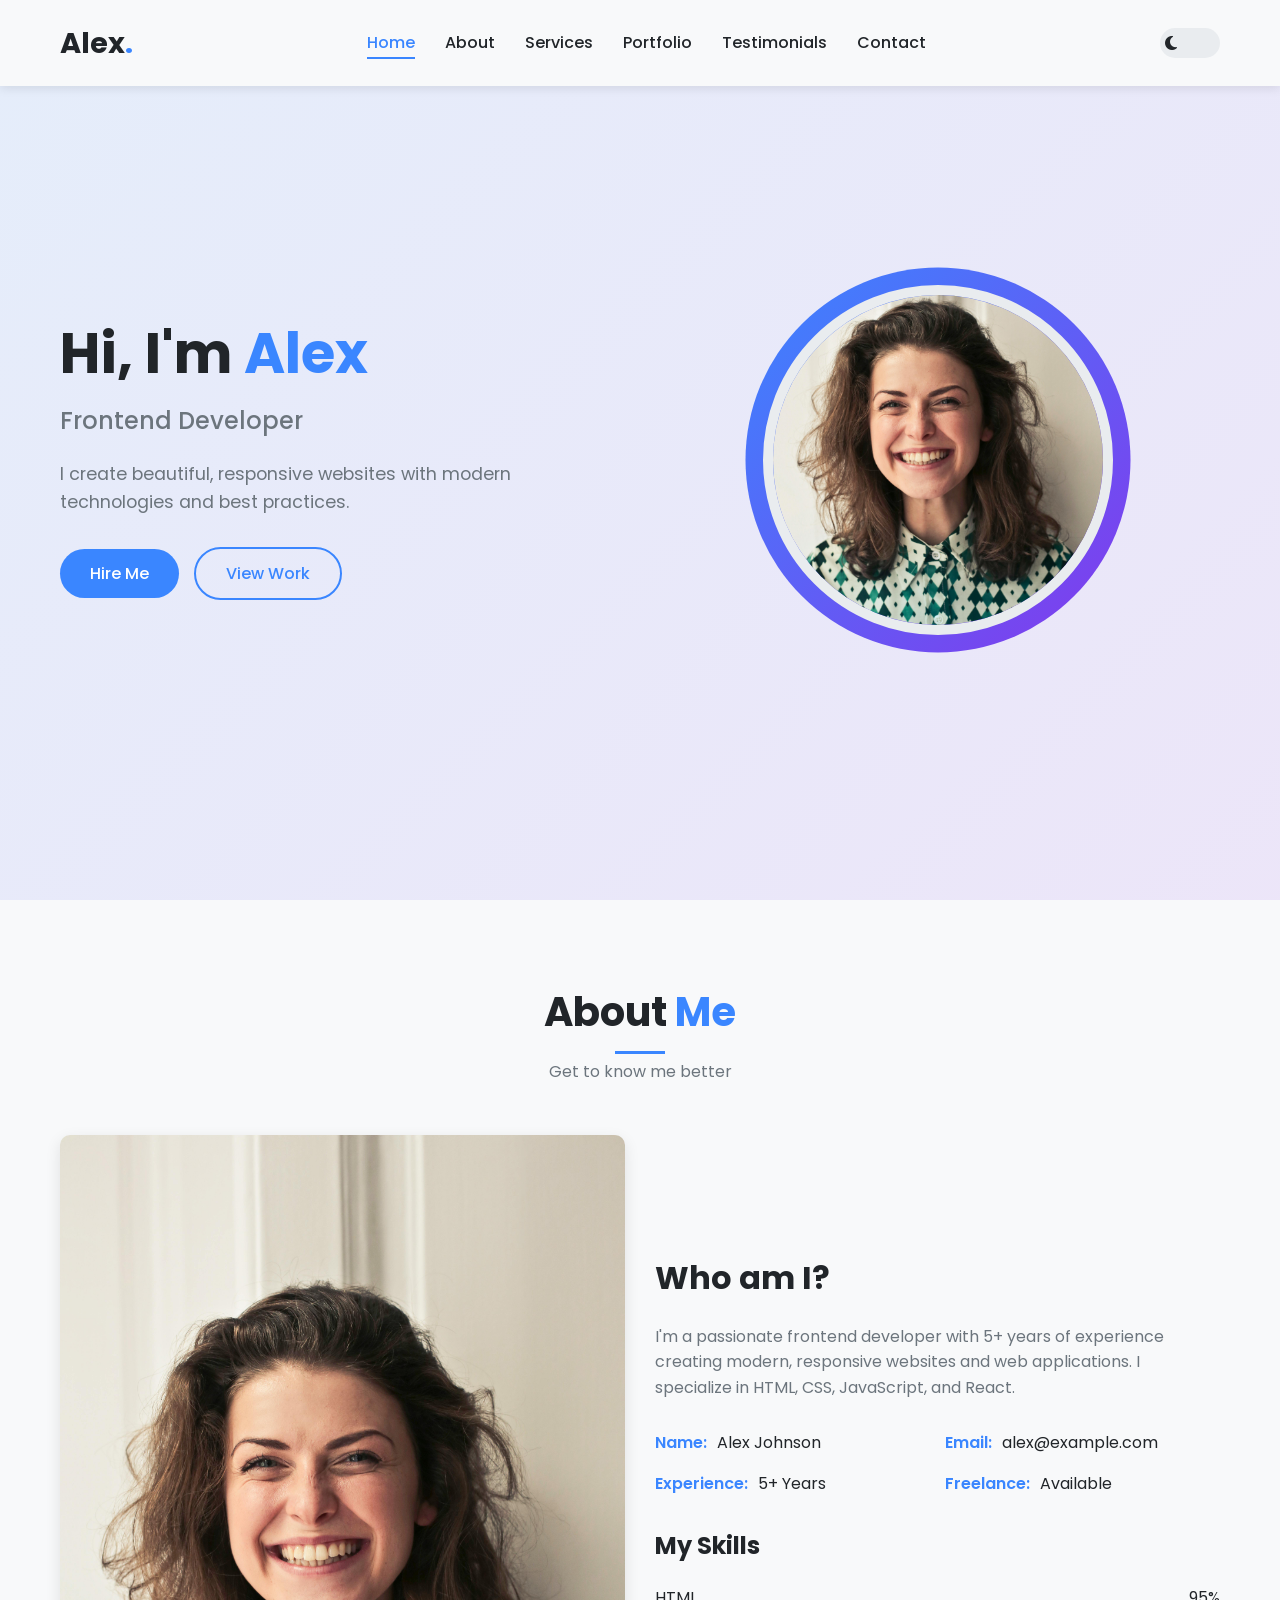
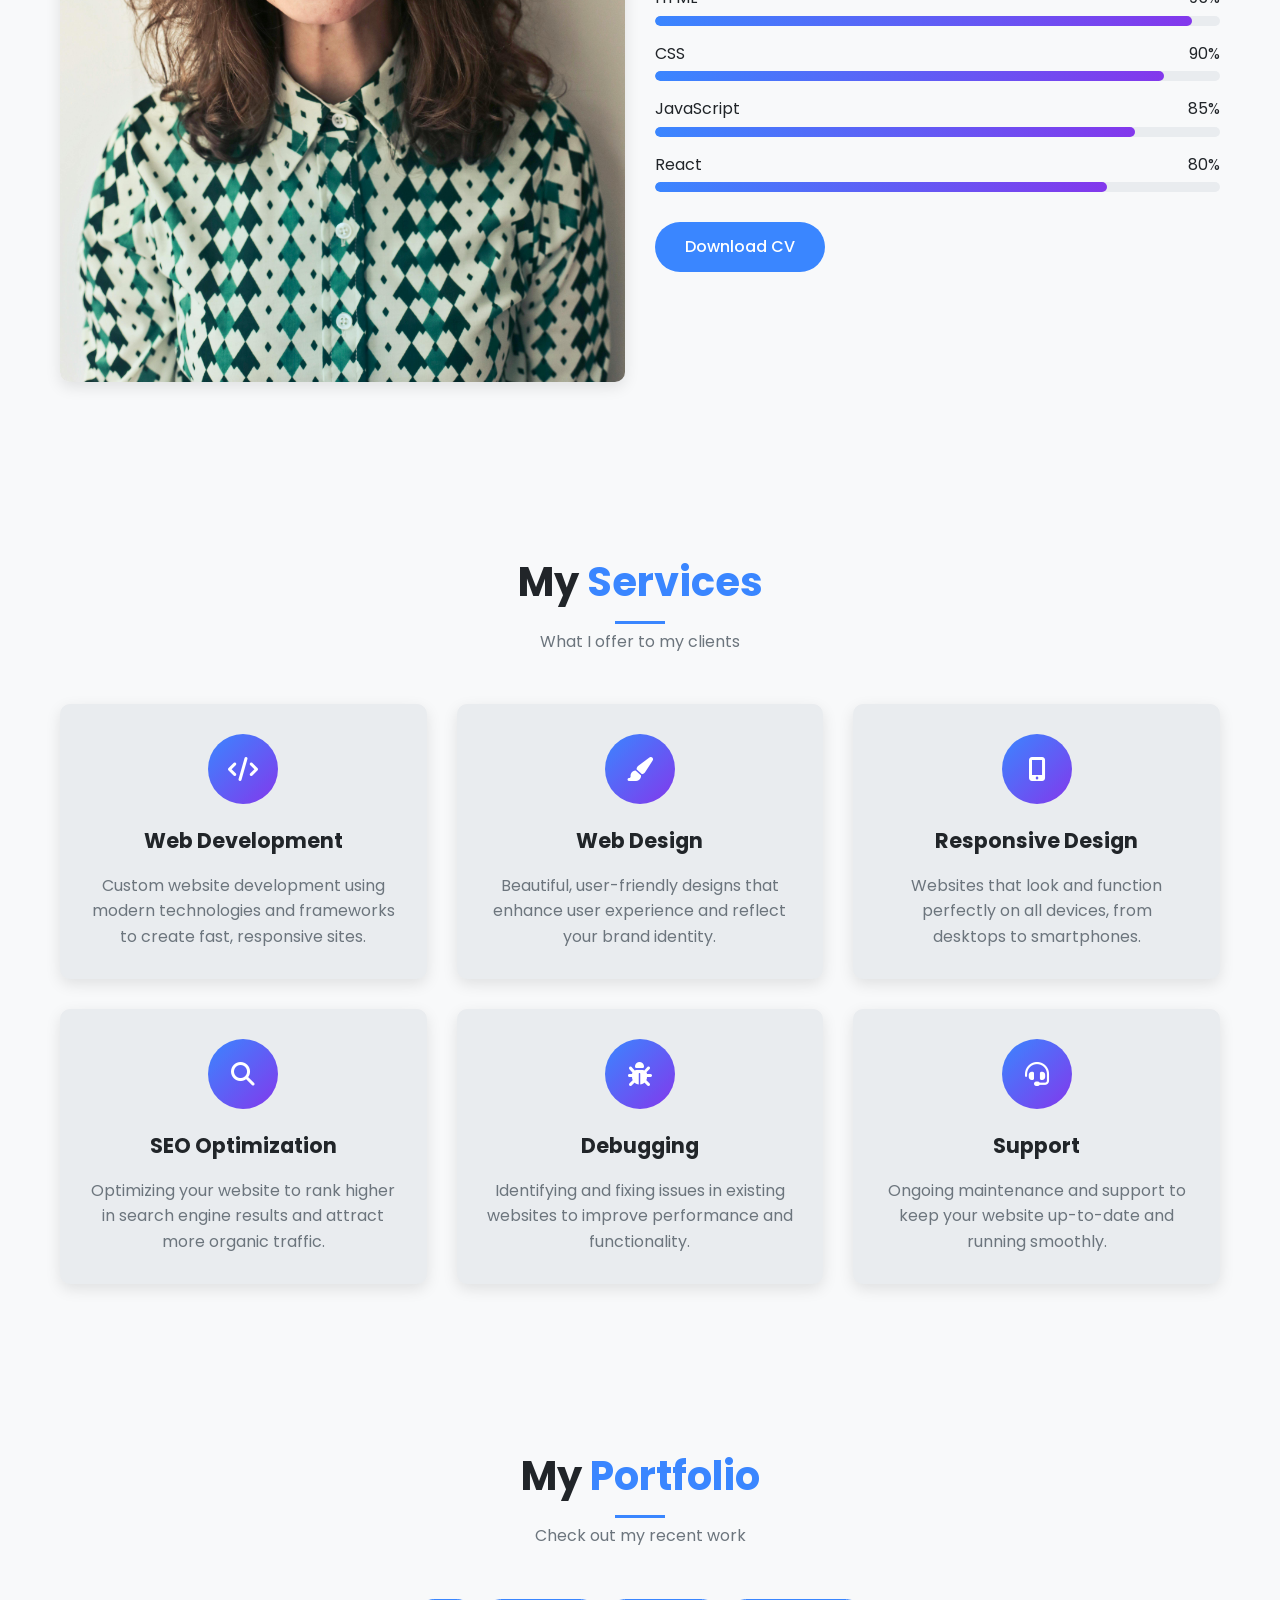
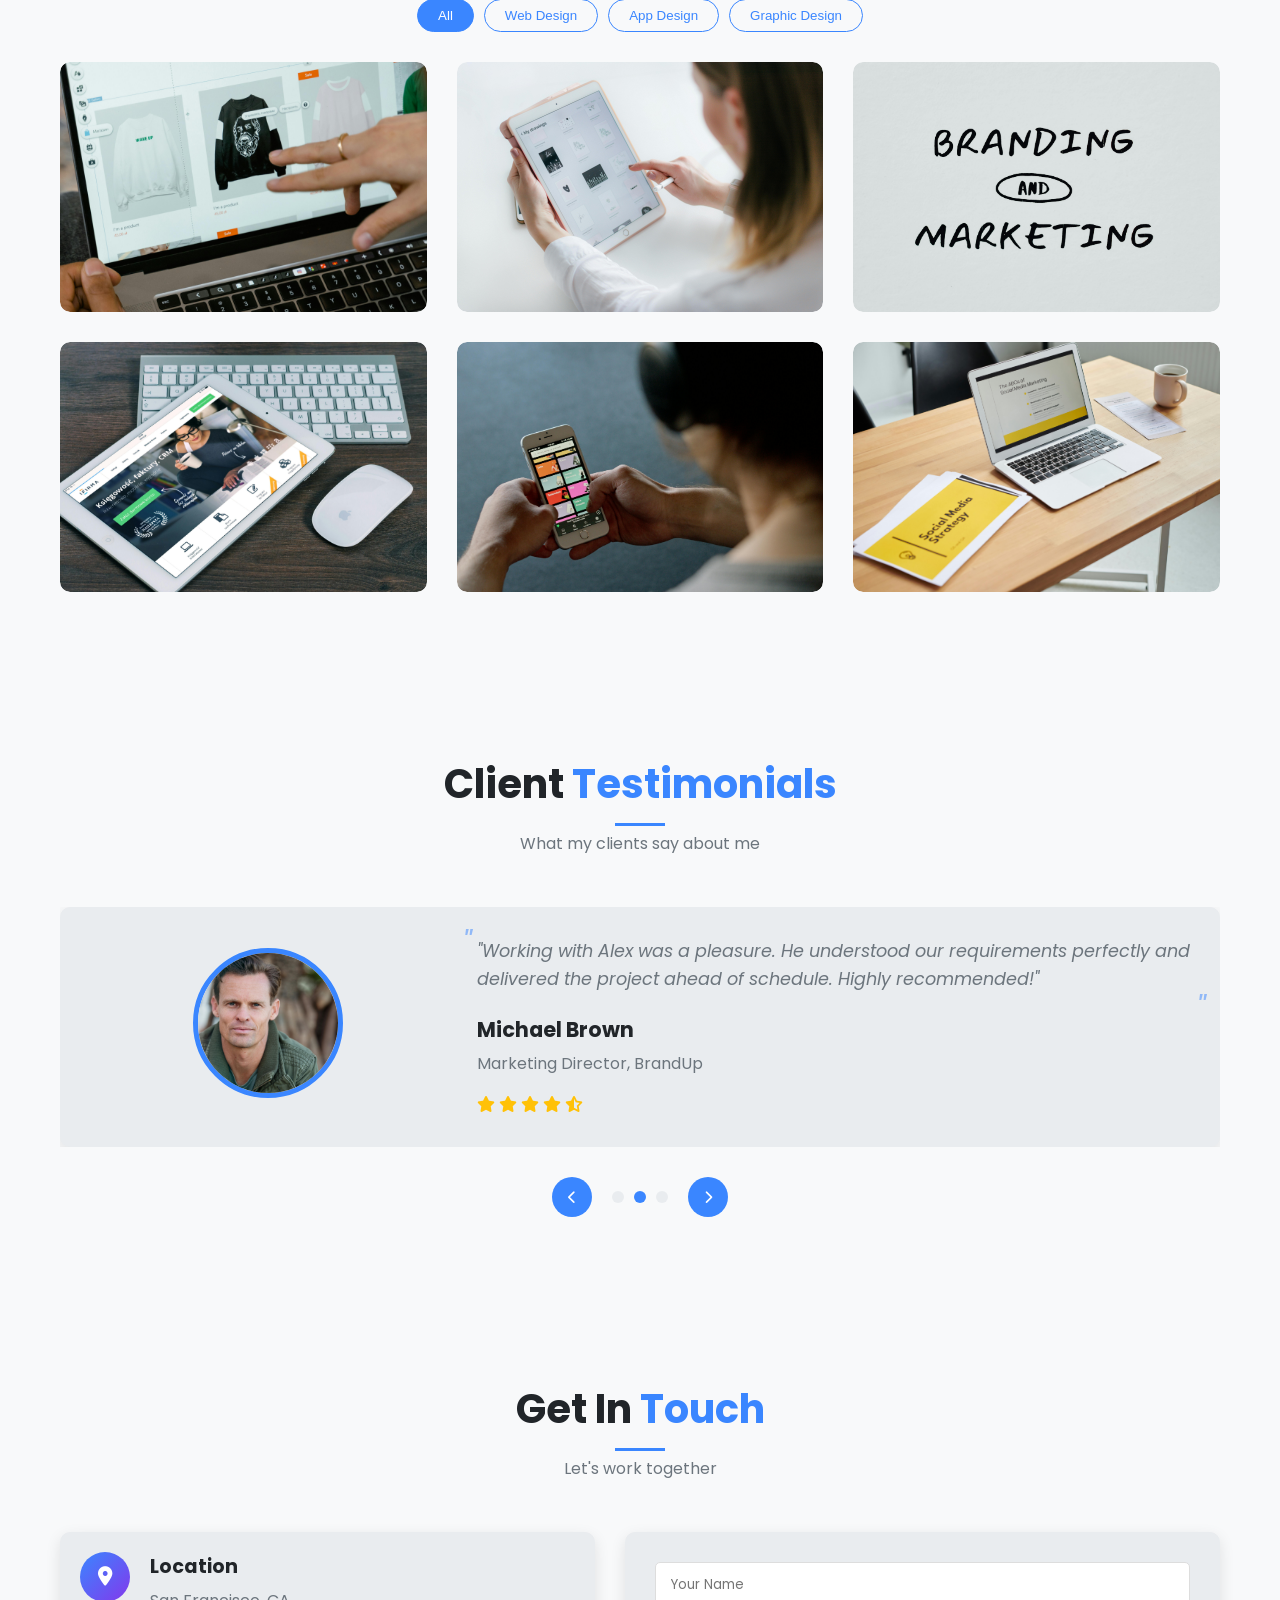
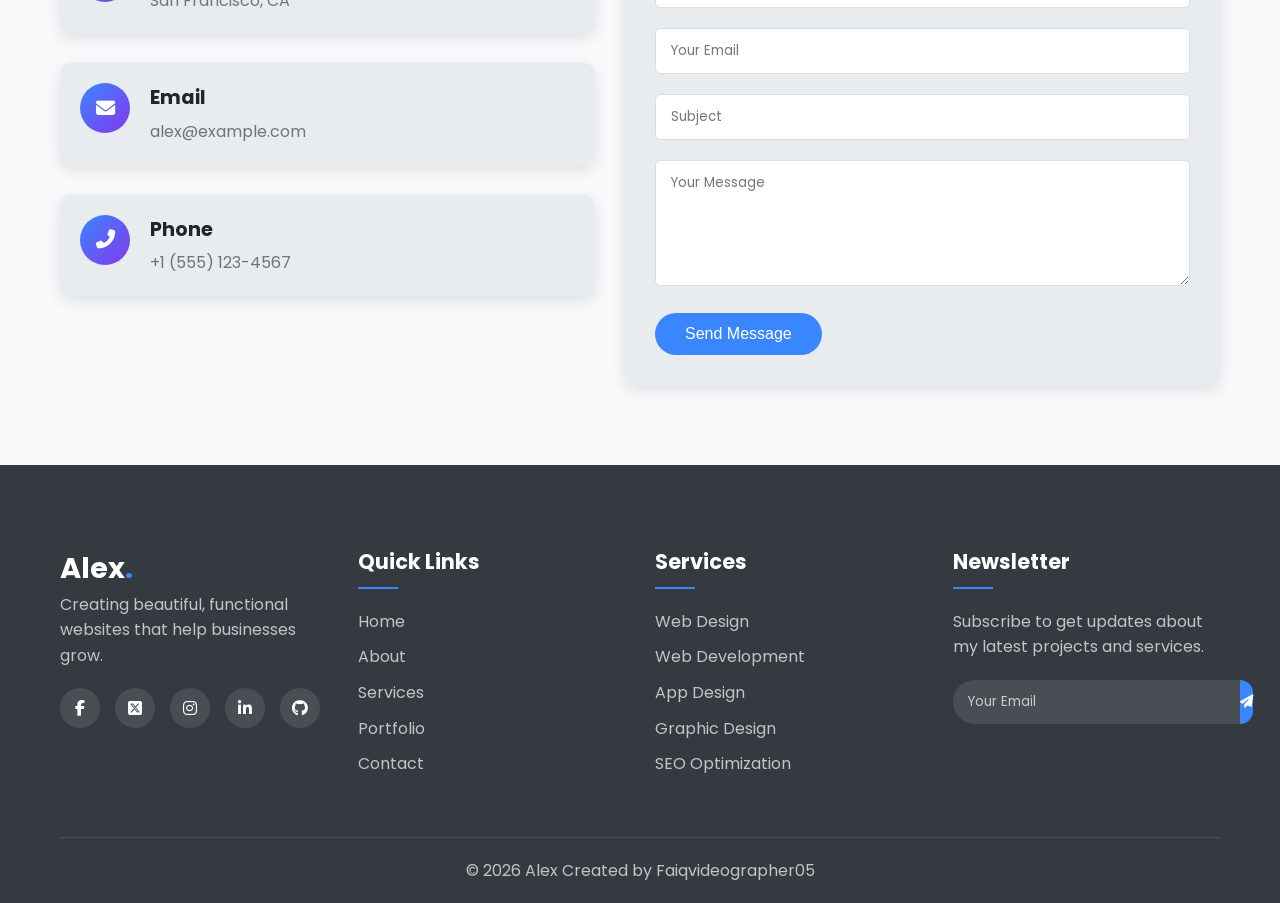
==== commit 581b70fd: "Update index.html" ====
--- a/index.html
+++ b/index.html
@@ -451,7 +451,7 @@
                     <p class="footer-description">Creating beautiful, functional websites that help businesses grow.</p>
                     <div class="footer-social">
                         <a href="#"><i class="fab fa-facebook-f"></i></a>
-                        <a href="#"><i class="fab fa-twitter"></i></a>
+                        <a href="#"><i class="fa-brands fa-square-x-twitter"></i></a>
                         <a href="#"><i class="fab fa-instagram"></i></a>
                         <a href="#"><i class="fab fa-linkedin-in"></i></a>
                         <a href="#"><i class="fab fa-github"></i></a>
@@ -497,4 +497,4 @@
 
     <script src="script.js"></script>
 </body>
-</html>+</html>
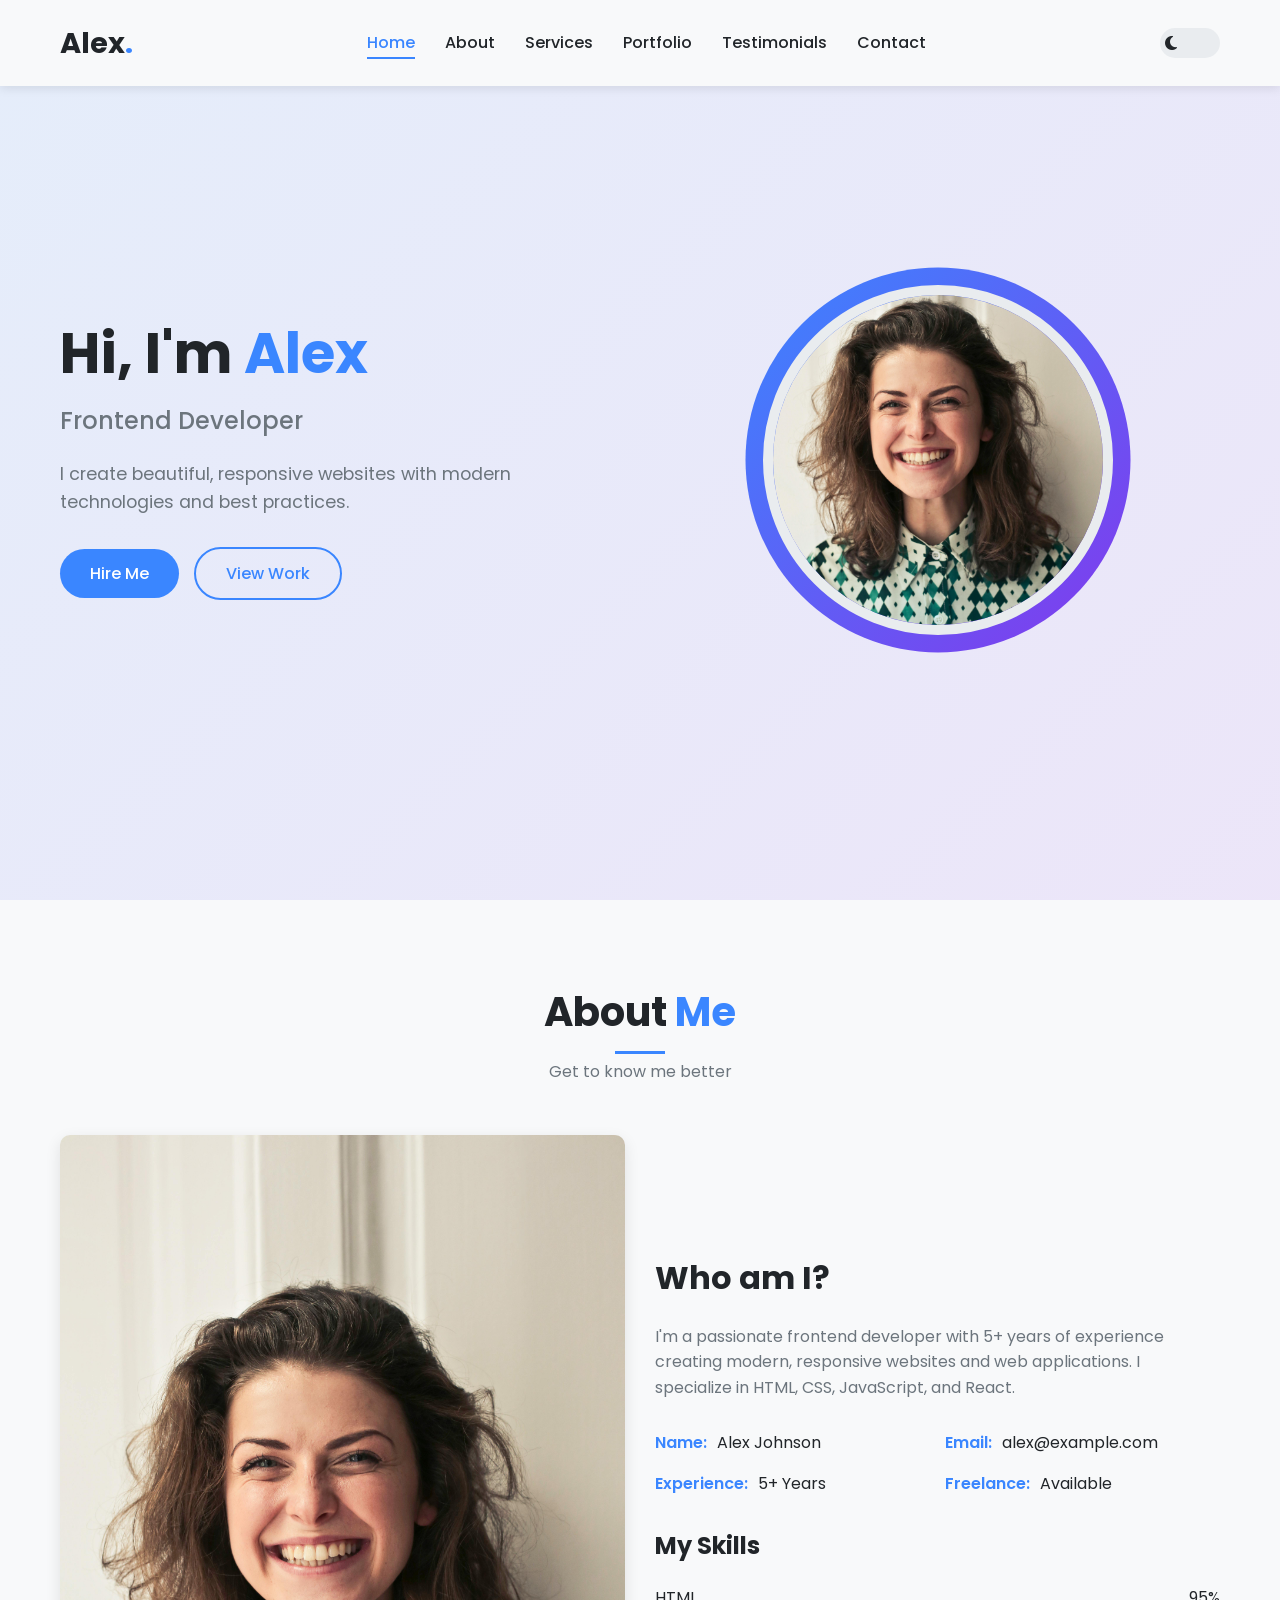
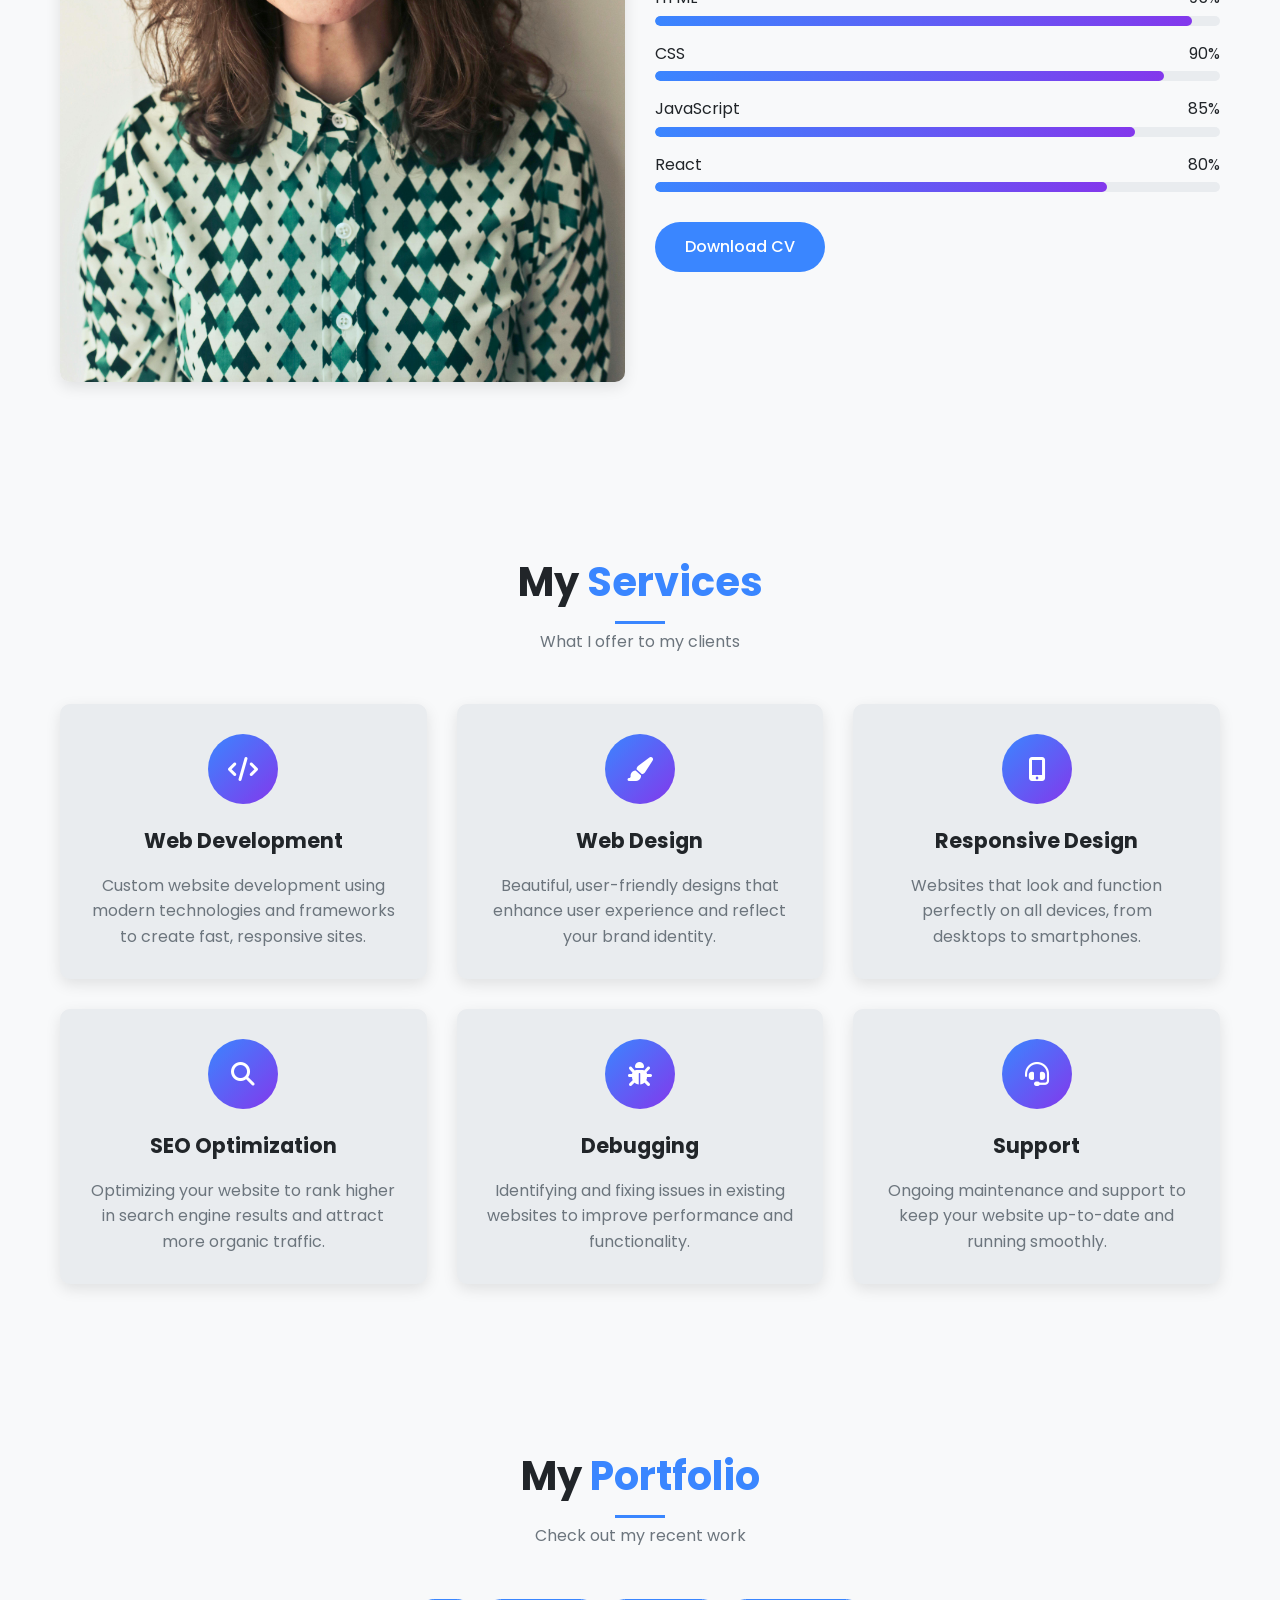
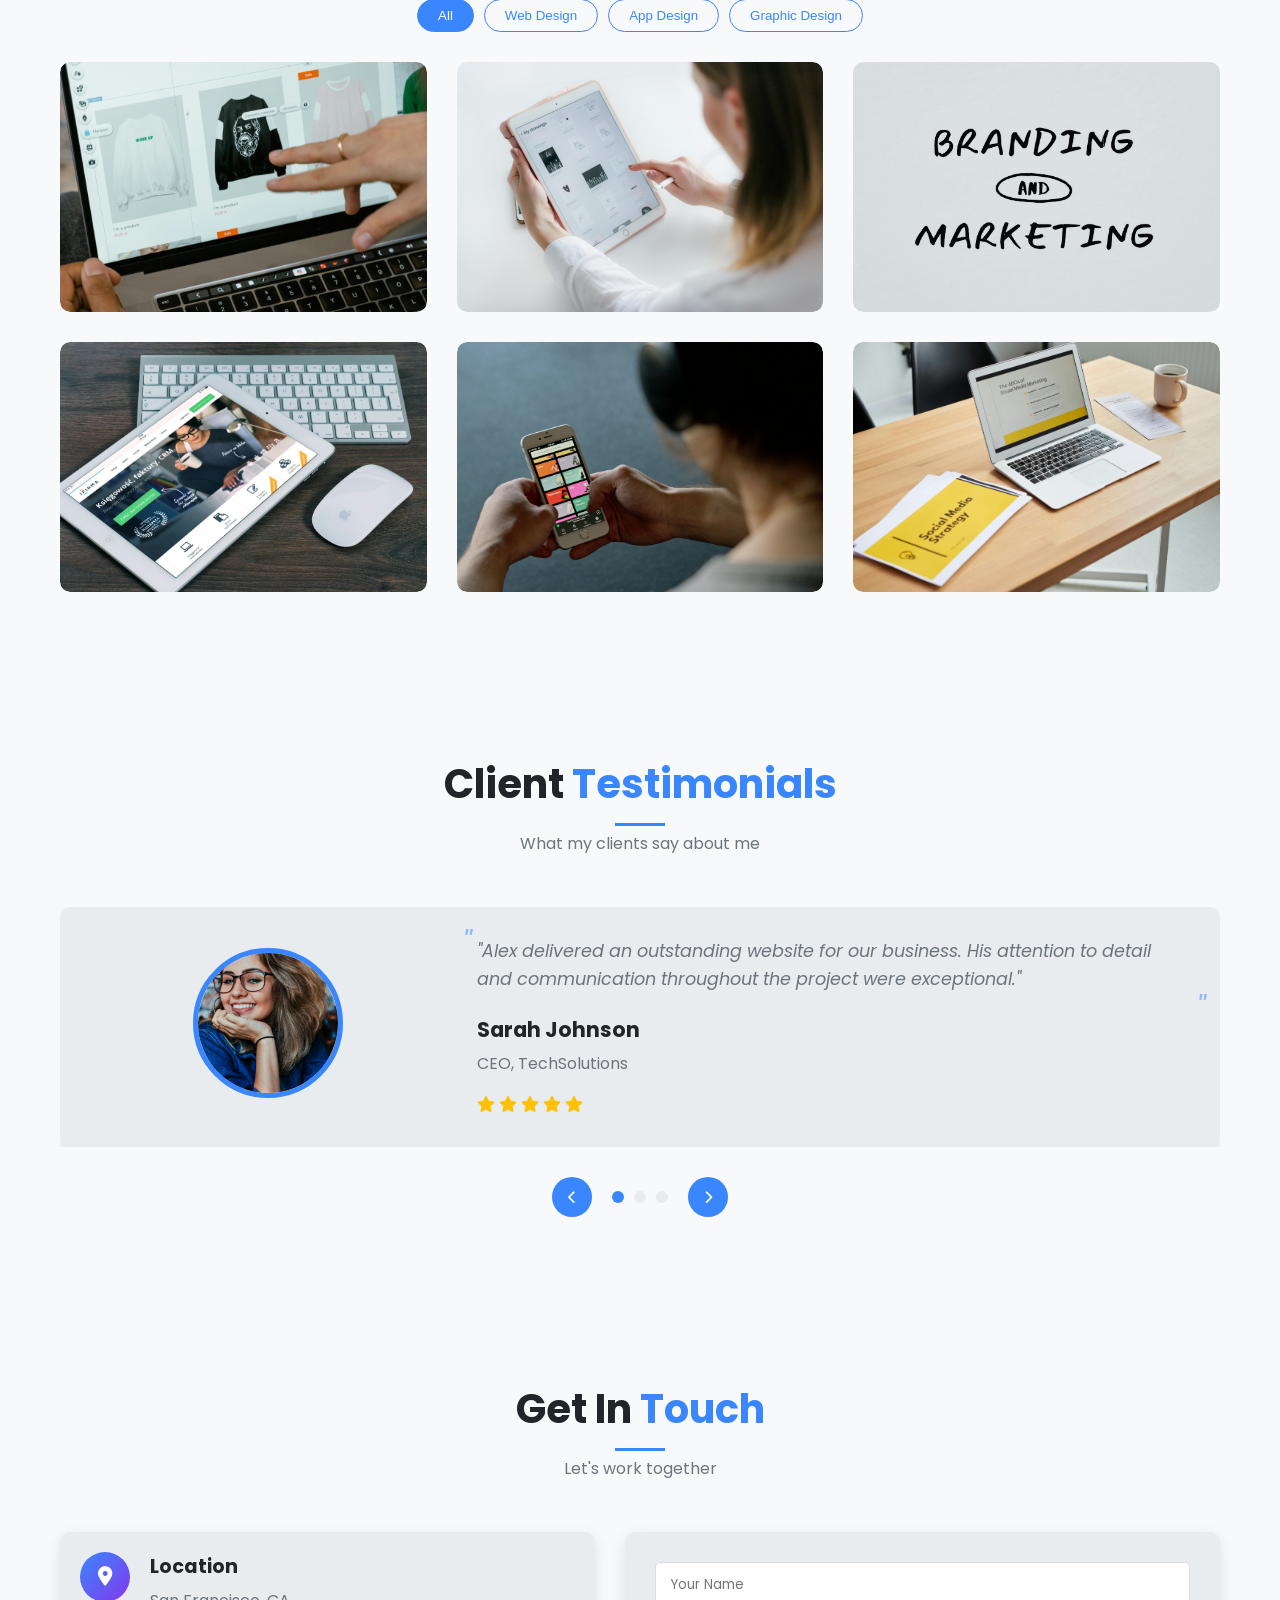
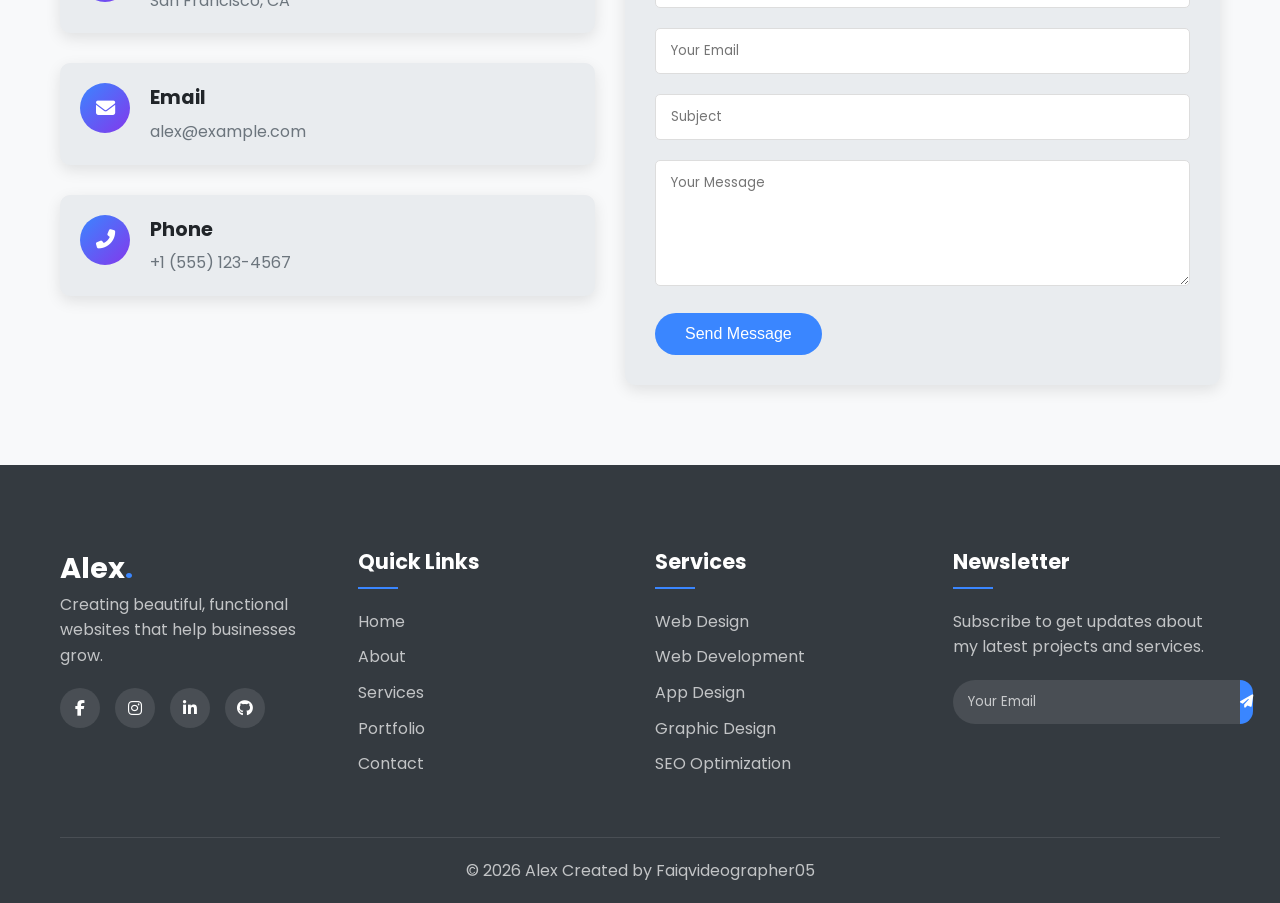
==== commit 14b7e1d9: "Update index.html" ====
--- a/index.html
+++ b/index.html
@@ -450,8 +450,7 @@
                     <a href="#" class="logo">Alex<span>.</span></a>
                     <p class="footer-description">Creating beautiful, functional websites that help businesses grow.</p>
                     <div class="footer-social">
-                        <a href="#"><i class="fab fa-facebook-f"></i></a>
-                        <a href="#"><i class="fa-brands fa-square-x-twitter"></i></a>
+                        <a href="#"><i class="fab fa-facebook-f"></i></a>    
                         <a href="#"><i class="fab fa-instagram"></i></a>
                         <a href="#"><i class="fab fa-linkedin-in"></i></a>
                         <a href="#"><i class="fab fa-github"></i></a>
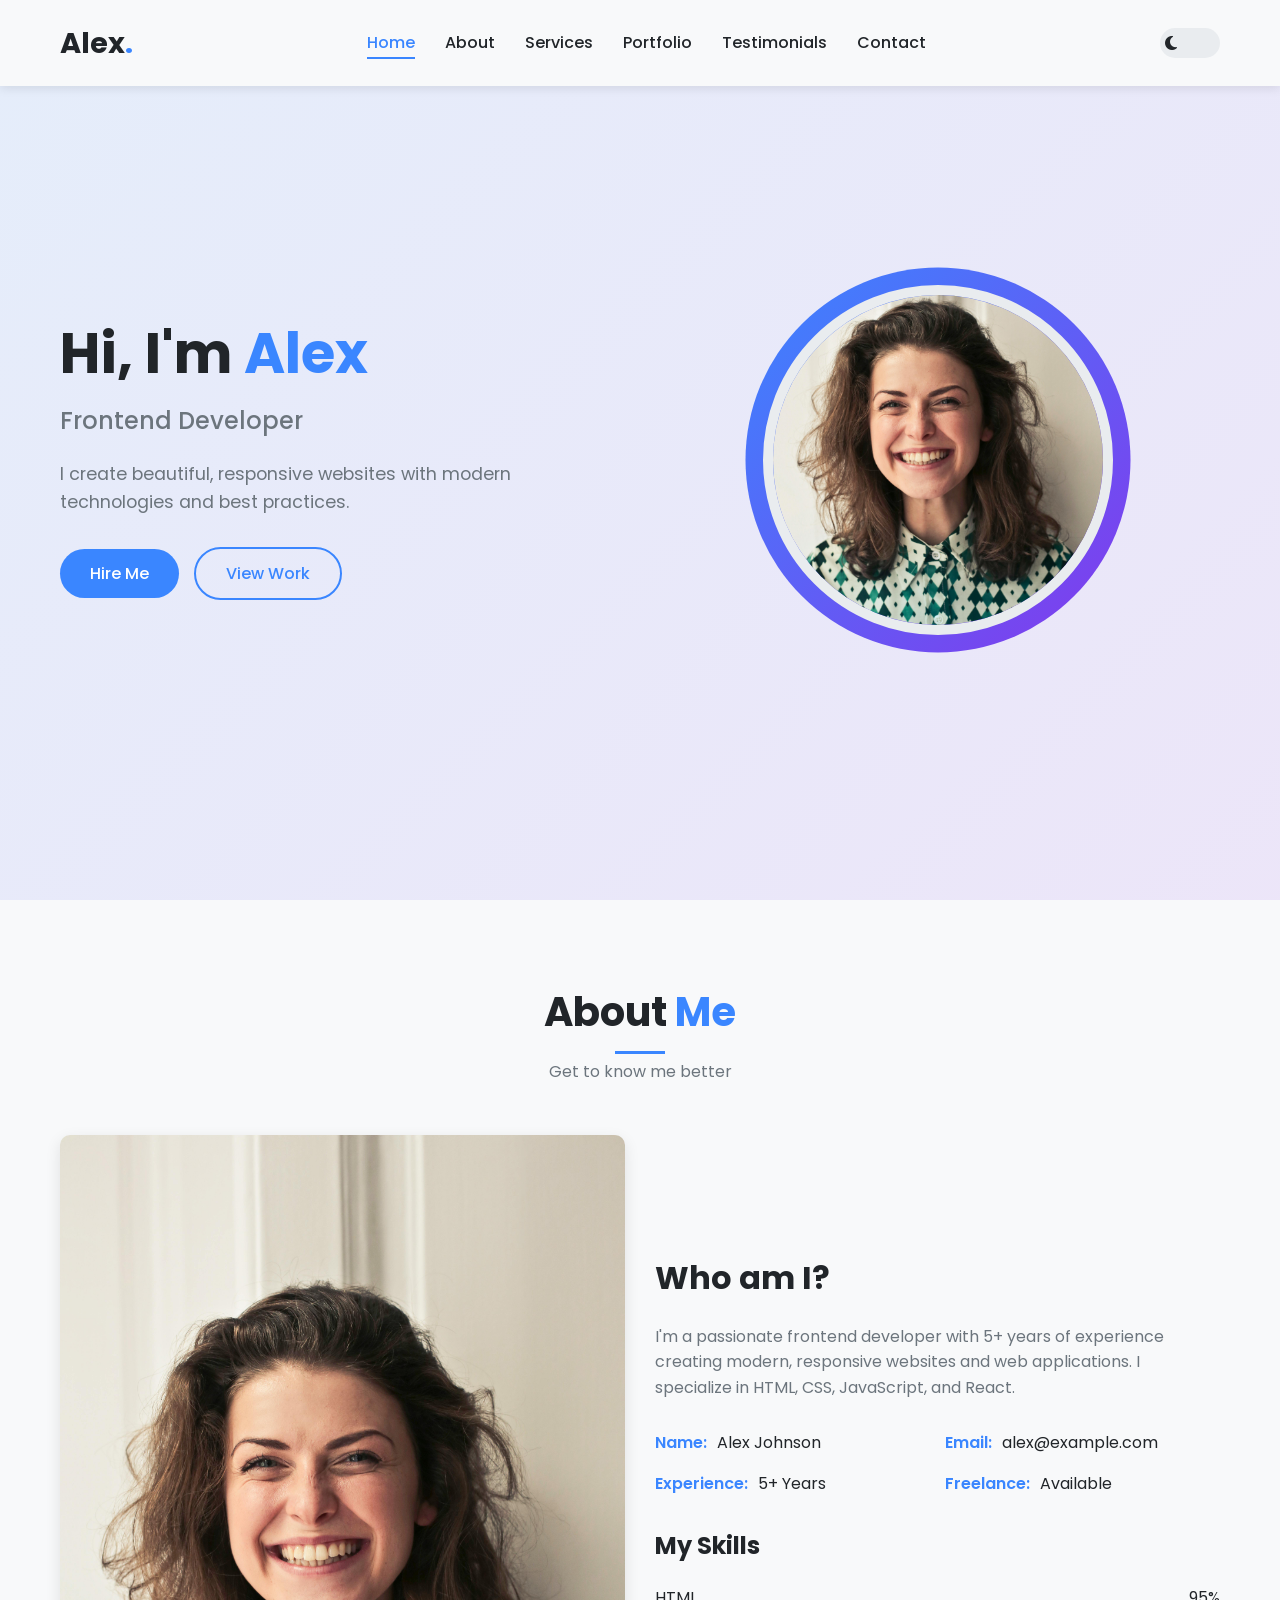
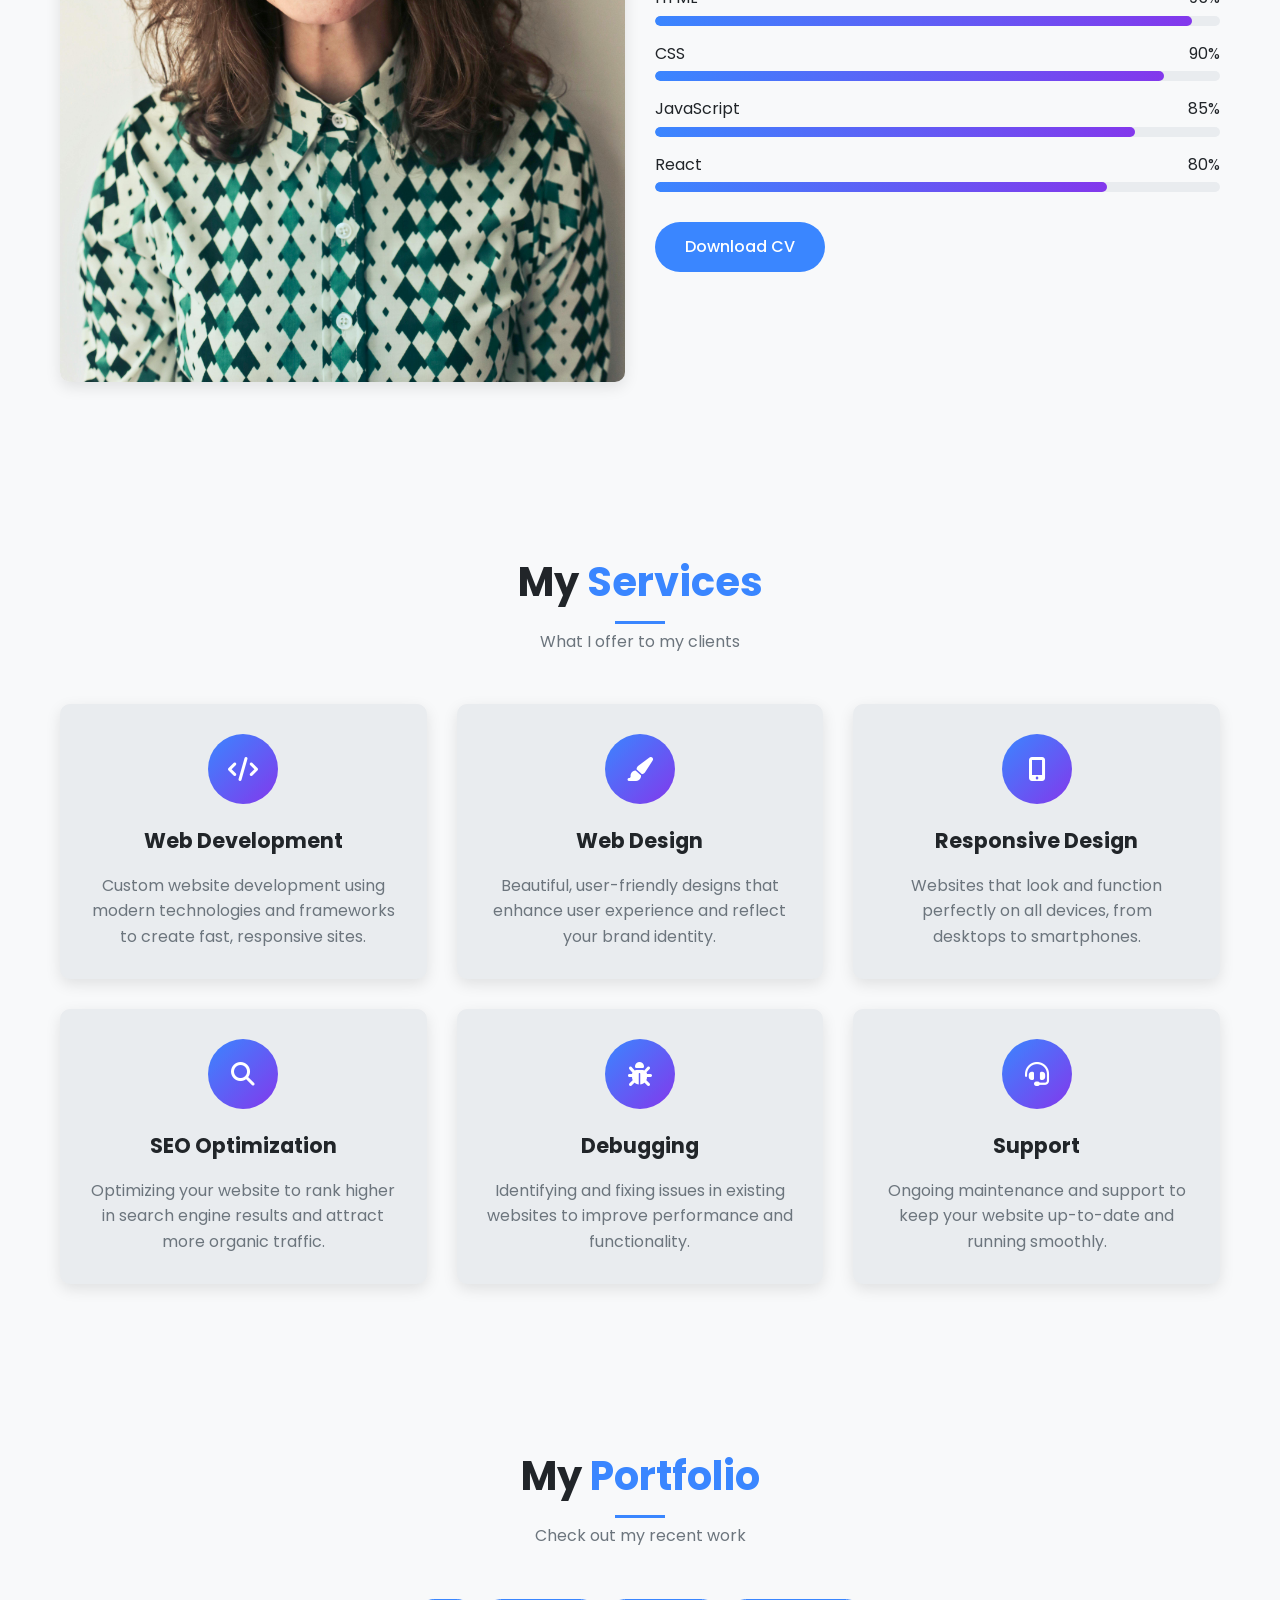
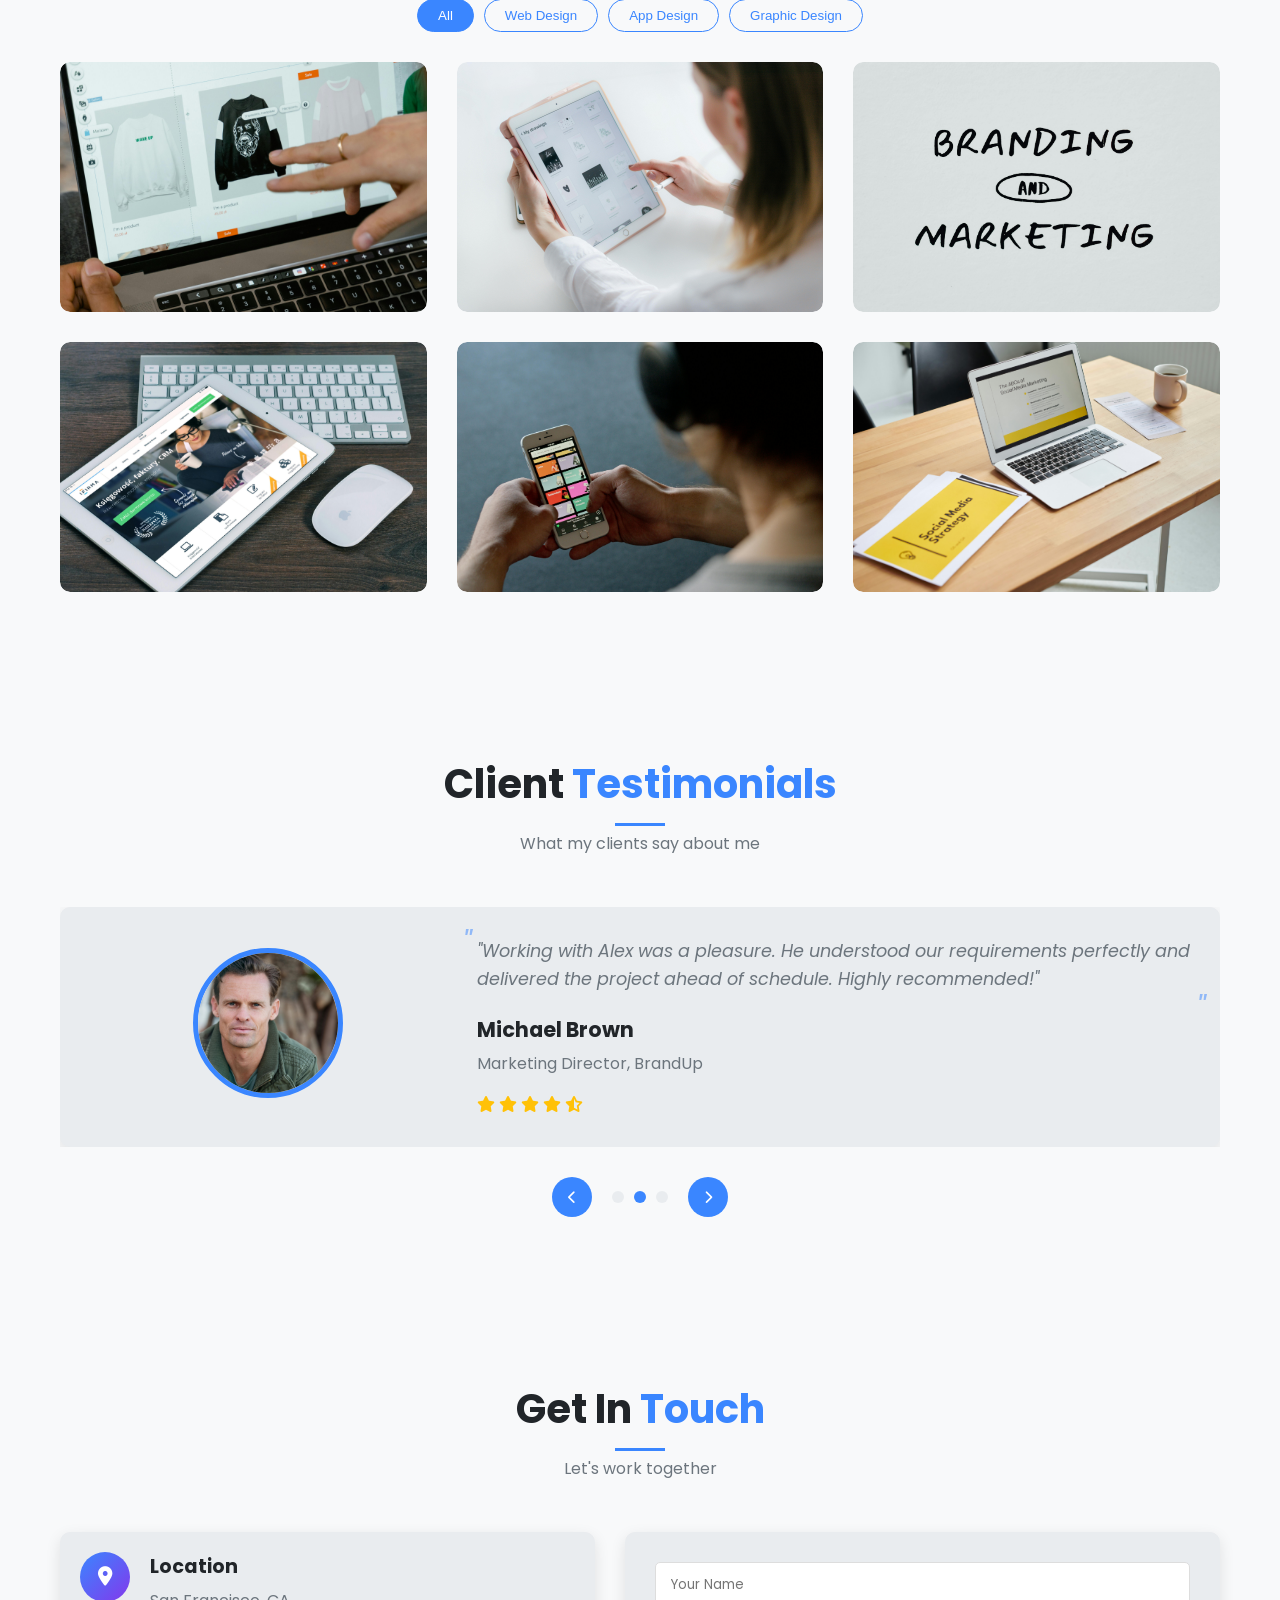
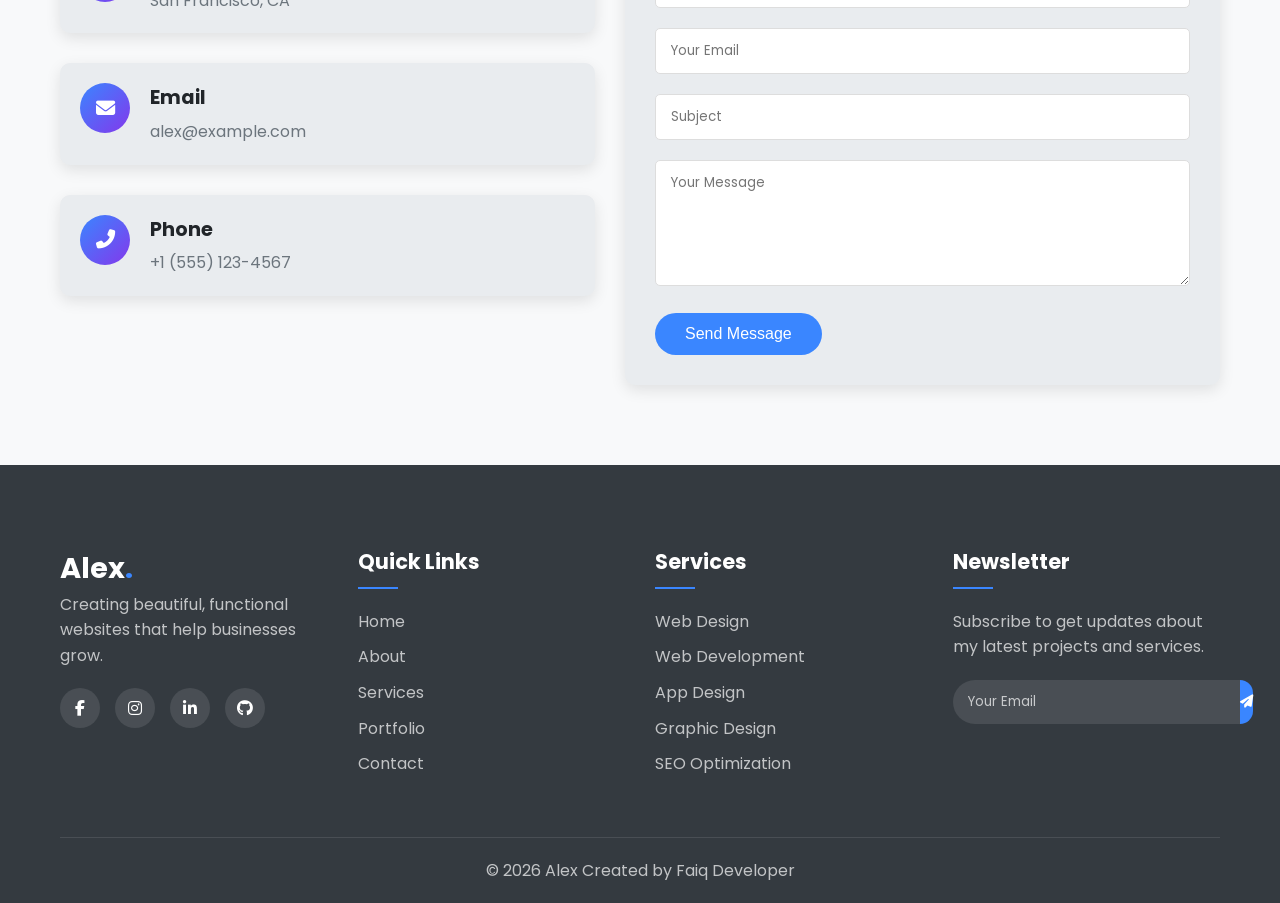
==== commit 54de502e: "Update index.html" ====
--- a/index.html
+++ b/index.html
@@ -18,7 +18,7 @@
     <header class="header">
         <div class="container">
             <div class="header-content">
-                <a href="#" class="logo">Alex<span>.</span></a>
+                <a href="#home" class="logo">Alex<span>.</span></a>
                 <nav class="nav">
                     <ul class="nav-list">
                         <li class="nav-item"><a href="#home" class="nav-link active">Home</a></li>
@@ -486,7 +486,7 @@
                 </div>
             </div>
             <div class="footer-bottom">
-                <p class="copyright">&copy; <span id="year"></span> Alex Created by Faiqvideographer05</p>
+                <p class="copyright">&copy; <span id="year"></span> Alex Created by Faiq Developer</p>
             </div>
         </div>
     </footer>
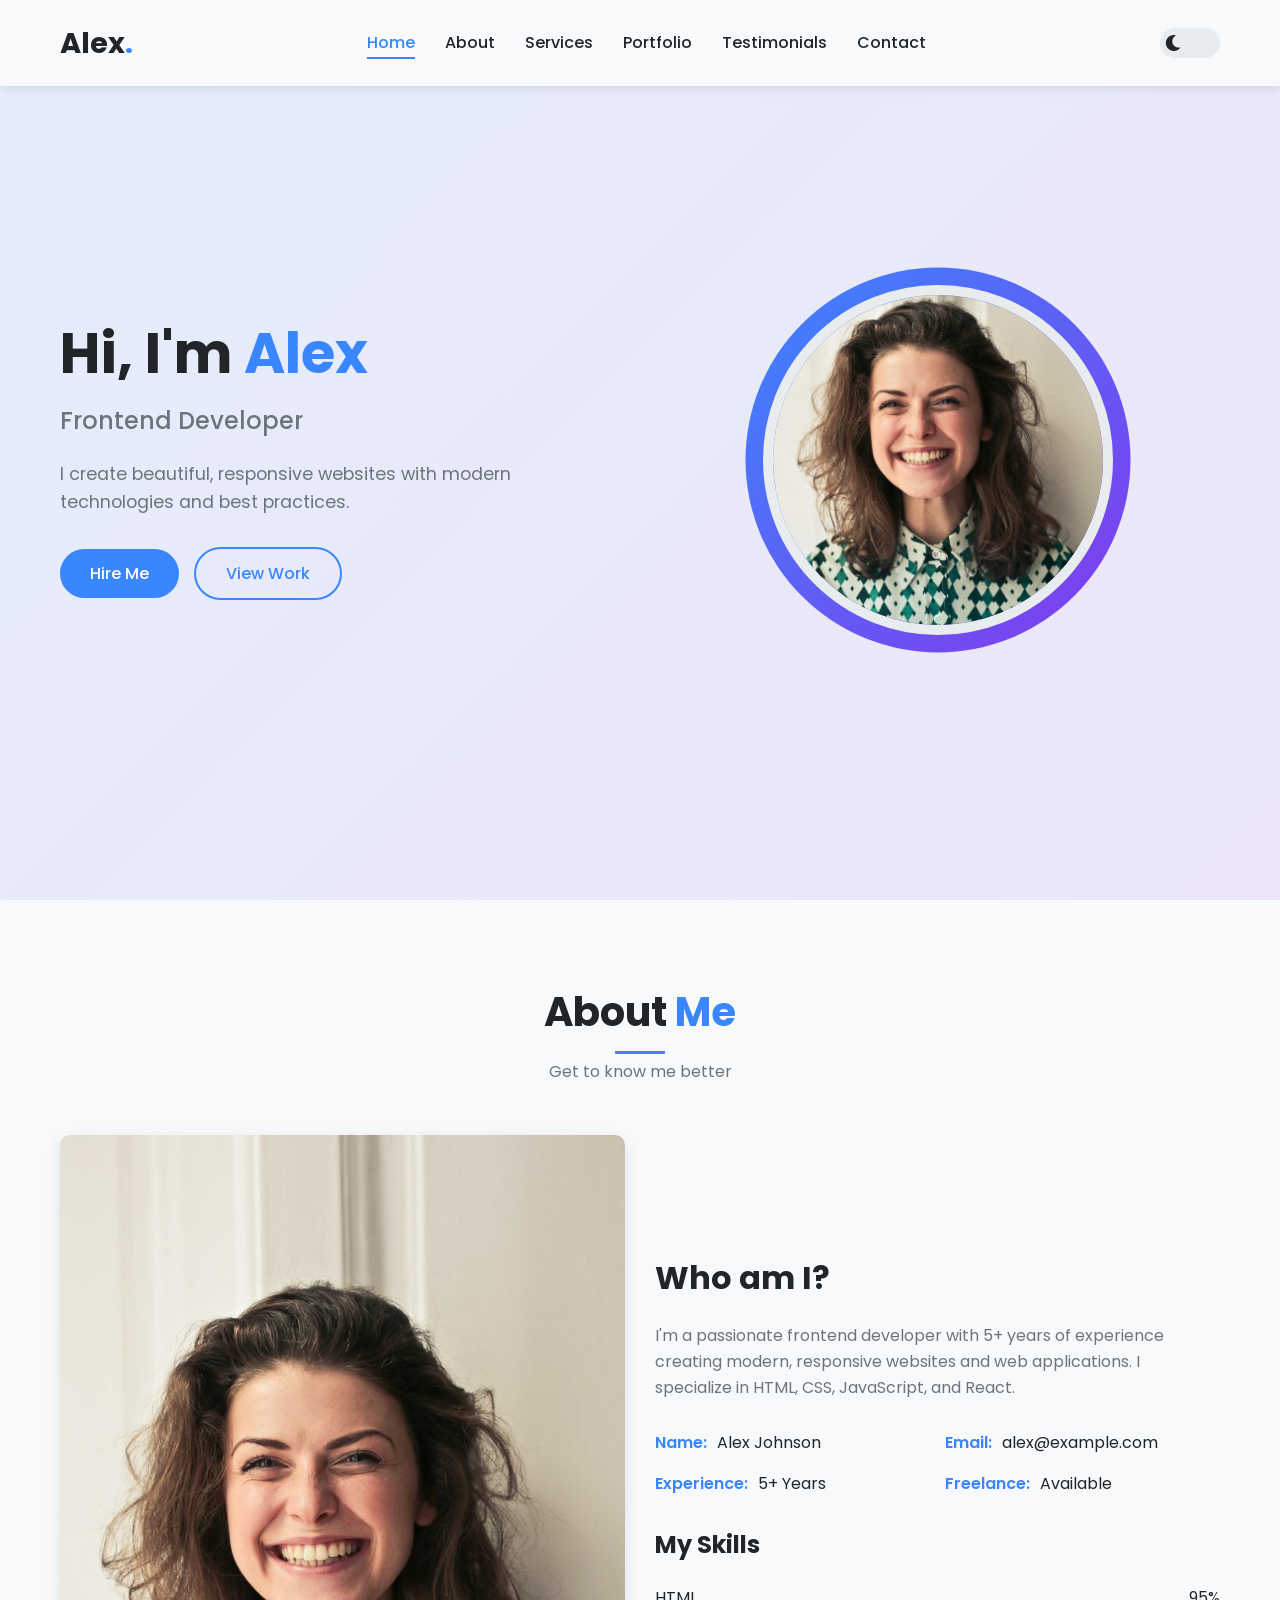
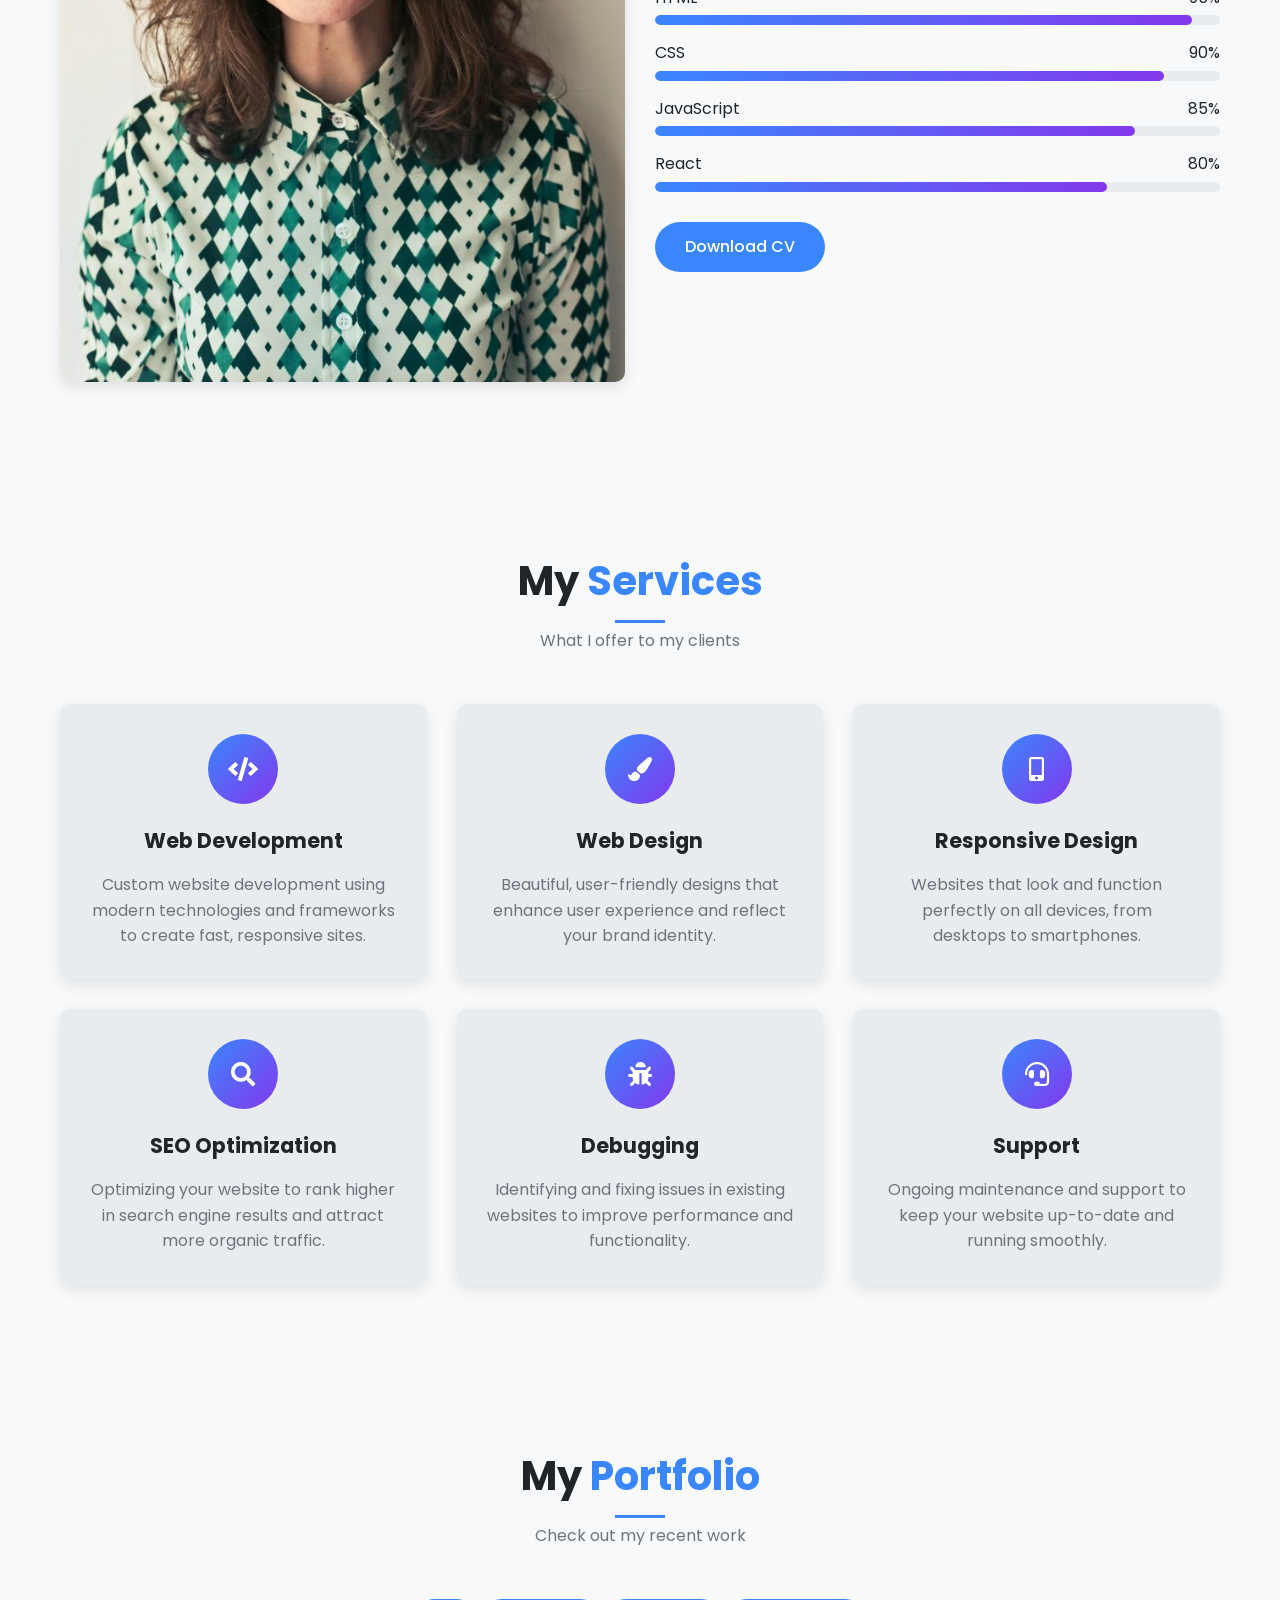
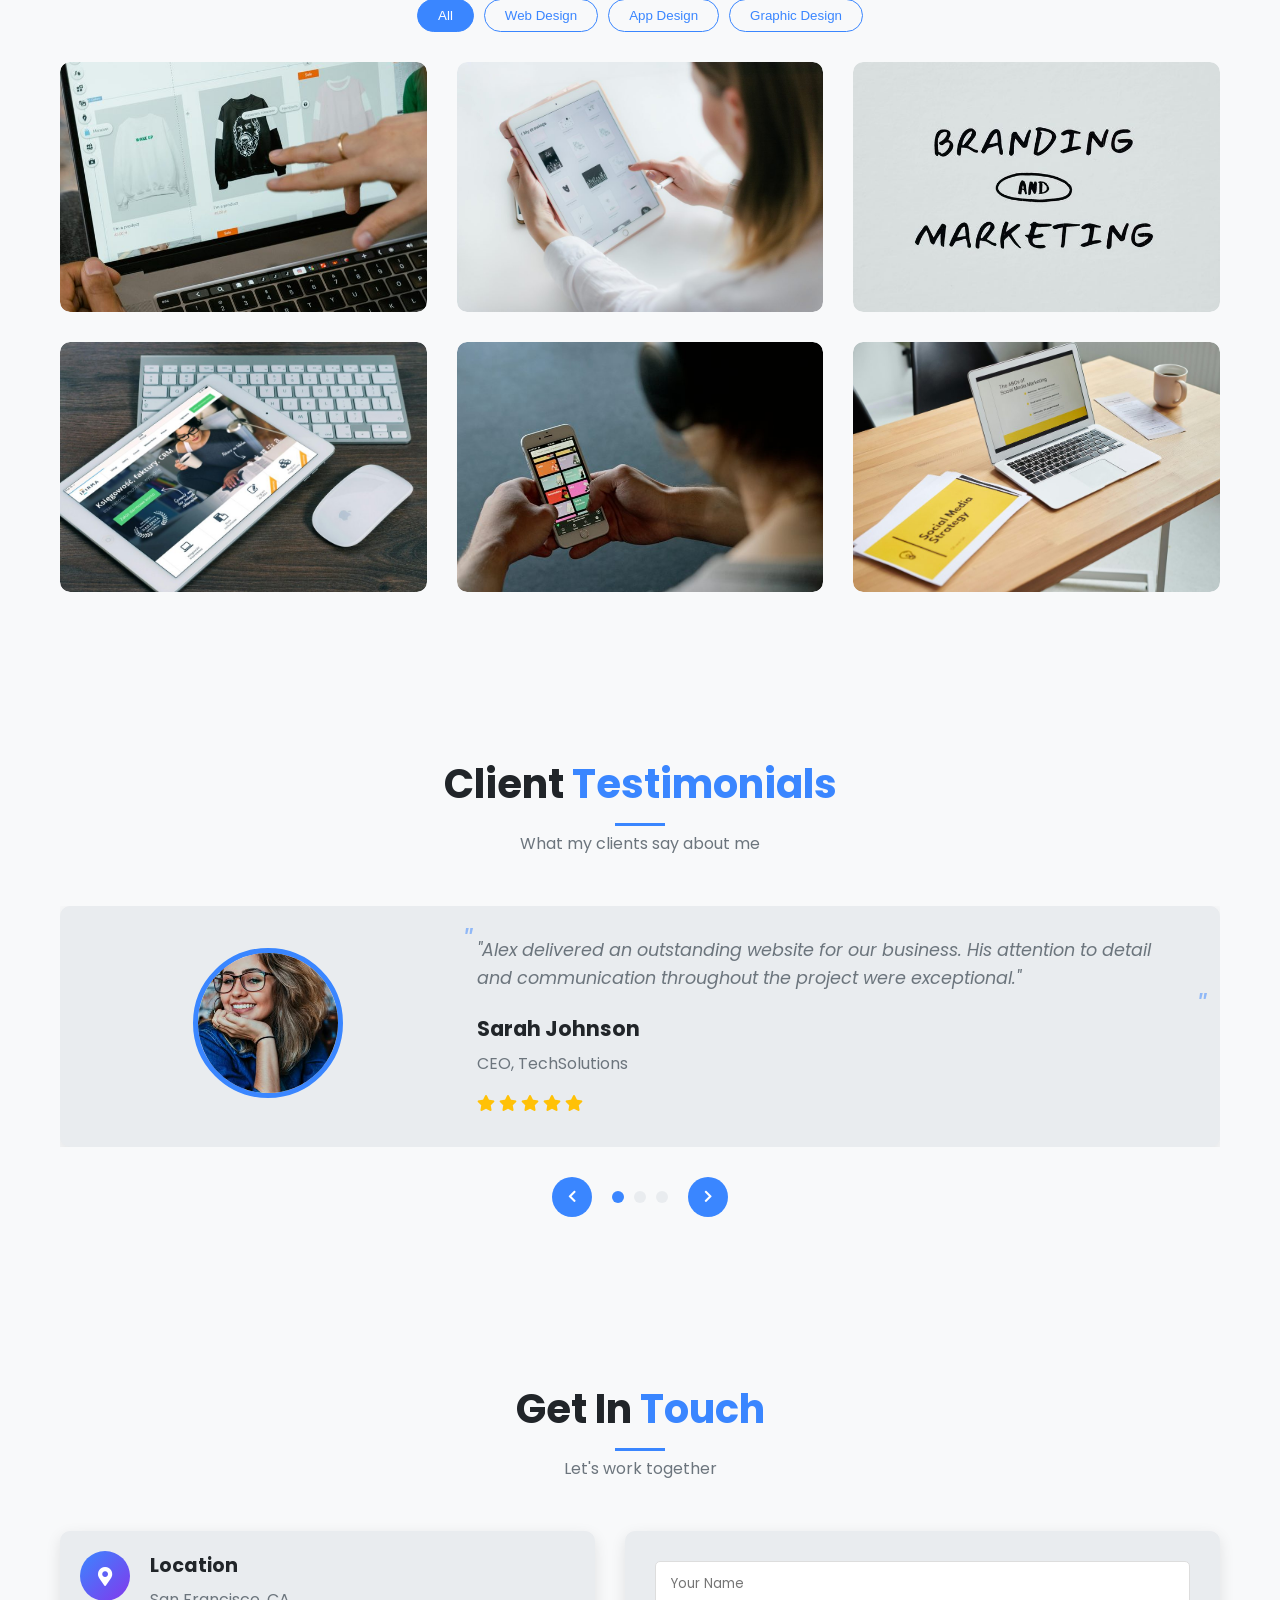
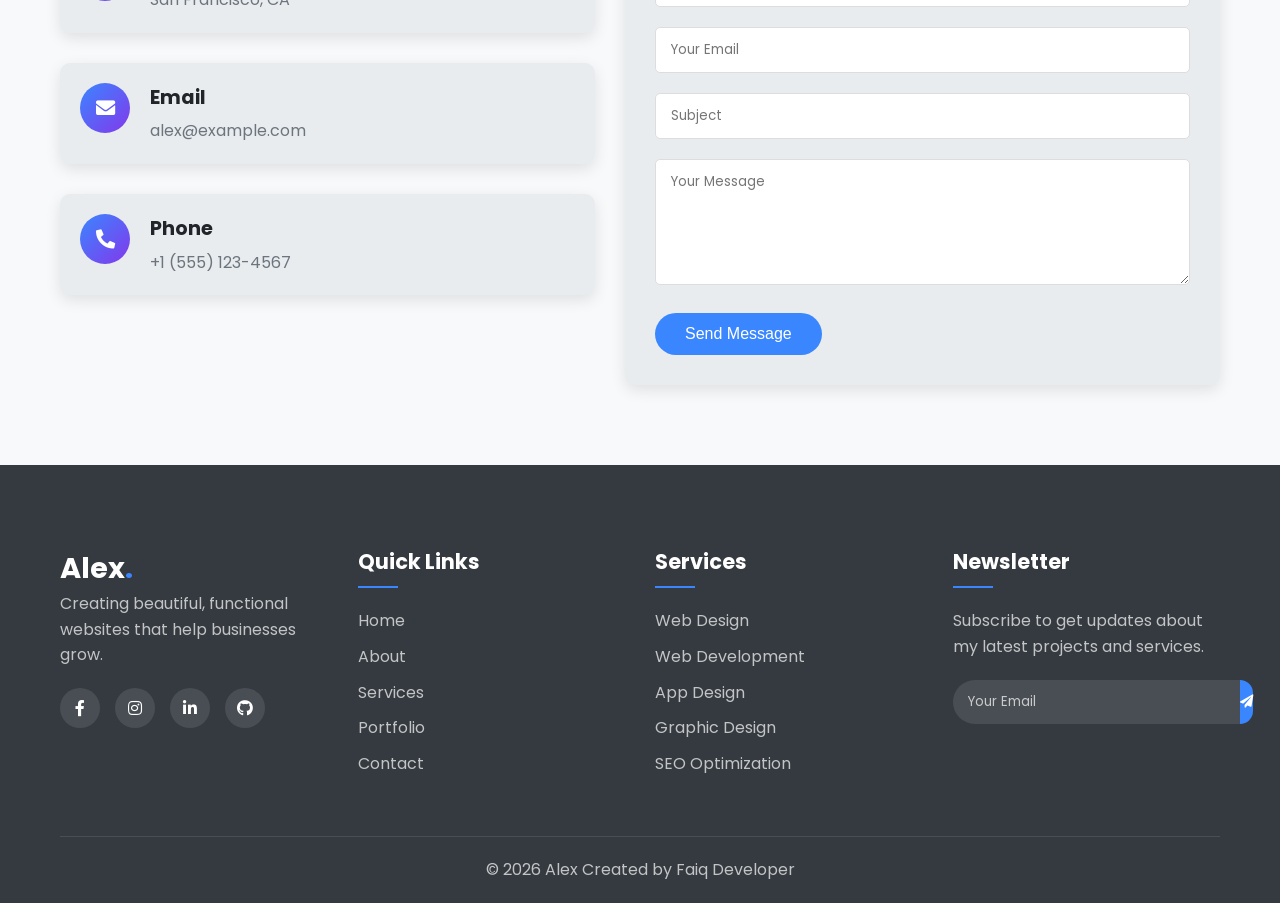
==== commit c0231370: "Alex Portfolio" ====
--- a/index.html
+++ b/index.html
@@ -3,8 +3,14 @@
 <head>
     <meta charset="UTF-8">
     <meta name="viewport" content="width=device-width, initial-scale=1.0">
-    <title>Modern Portfolio | Template</title>
-    <link rel="stylesheet" href="https://cdnjs.cloudflare.com/ajax/libs/font-awesome/6.4.0/css/all.min.css">
+    <title>Alex - Personal Portfolio Landing Page Template</title>
+    <meta name="description" content="Alex is a responsive one-page personal portfolio template built with plain HTML, CSS and JavaScript. Includes dark mode, filterable portfolio, skills, testimonials slider and contact form.">
+    <meta name="theme-color" content="#3a86ff">
+    <link rel="icon" type="image/svg+xml" href="favicon.svg">
+    <link rel="shortcut icon" href="favicon.ico">
+    <link rel="icon" type="image/png" sizes="32x32" href="favicon-32x32.png">
+    <link rel="apple-touch-icon" sizes="180x180" href="apple-touch-icon.png">
+    <link rel="stylesheet" href="vendor/fontawesome/css/all.min.css">
     <link href="https://fonts.googleapis.com/css2?family=Poppins:wght@300;400;500;600;700&display=swap" rel="stylesheet">
     <link rel="stylesheet" href="style.css">
 </head>
@@ -29,11 +35,11 @@
                         <li class="nav-item"><a href="#contact" class="nav-link">Contact</a></li>
                     </ul>
                 </nav>
-                <div class="theme-toggle">
+                <div class="theme-toggle" role="button" tabindex="0" aria-label="Toggle dark mode">
                     <i class="fas fa-moon"></i>
                     <i class="fas fa-sun"></i>
                 </div>
-                <div class="hamburger">
+                <div class="hamburger" role="button" tabindex="0" aria-label="Open menu">
                     <span></span>
                     <span></span>
                     <span></span>
@@ -57,7 +63,7 @@
                 </div>
                 <div class="hero-image">
                     <div class="image-wrapper">
-                        <img src="images/Alex.jpg" alt="Profile Image" class="profile-img">
+                        <img src="images/alex.jpg" alt="Alex, frontend developer, portrait" class="profile-img">
                         <div class="circle"></div>
                     </div>
                 </div>
@@ -74,7 +80,7 @@
             </div>
             <div class="about-content">
                 <div class="about-image">
-                    <img src="images/Alex.jpg" alt="About Image" class="about-img">
+                    <img src="images/alex.jpg" alt="Alex working as a frontend developer" class="about-img">
                 </div>
                 <div class="about-text">
                     <h3 class="about-title">Who am I?</h3>
@@ -215,14 +221,14 @@
                 <div class="portfolio-item" data-category="web">
                     <div class="portfolio-card">
                         <div class="portfolio-image">
-                            <img src="images/E-commerce Website.jpg" alt="Portfolio Item">
+                            <img src="images/ecommerce-website.jpg" alt="E-commerce Website project preview">
                         </div>
                         <div class="portfolio-overlay">
                             <h3 class="portfolio-title">E-commerce Website</h3>
                             <p class="portfolio-category">Web Design</p>
                             <div class="portfolio-links">
-                                <a href="#" class="portfolio-link"><i class="fas fa-link"></i></a>
-                                <a href="#" class="portfolio-link"><i class="fas fa-search"></i></a>
+                                <a href="#" class="portfolio-link" aria-label="Open project link"><i class="fas fa-link"></i></a>
+                                <a href="#" class="portfolio-link" aria-label="View project details"><i class="fas fa-search"></i></a>
                             </div>
                         </div>
                     </div>
@@ -230,14 +236,14 @@
                 <div class="portfolio-item" data-category="app">
                     <div class="portfolio-card">
                         <div class="portfolio-image">
-                            <img src="images/portfolio 2.jpg" alt="Portfolio Item">
+                            <img src="images/mobile-app-ui.jpg" alt="Mobile App UI project preview">
                         </div>
                         <div class="portfolio-overlay">
                             <h3 class="portfolio-title">Mobile App UI</h3>
                             <p class="portfolio-category">App Design</p>
                             <div class="portfolio-links">
-                                <a href="#" class="portfolio-link"><i class="fas fa-link"></i></a>
-                                <a href="#" class="portfolio-link"><i class="fas fa-search"></i></a>
+                                <a href="#" class="portfolio-link" aria-label="Open project link"><i class="fas fa-link"></i></a>
+                                <a href="#" class="portfolio-link" aria-label="View project details"><i class="fas fa-search"></i></a>
                             </div>
                         </div>
                     </div>
@@ -245,14 +251,14 @@
                 <div class="portfolio-item" data-category="graphic">
                     <div class="portfolio-card">
                         <div class="portfolio-image">
-                            <img src="images/Brand Identity.jpg" alt="Portfolio Item">
+                            <img src="images/brand-identity.jpg" alt="Brand Identity project preview">
                         </div>
                         <div class="portfolio-overlay">
                             <h3 class="portfolio-title">Brand Identity</h3>
                             <p class="portfolio-category">Graphic Design</p>
                             <div class="portfolio-links">
-                                <a href="#" class="portfolio-link"><i class="fas fa-link"></i></a>
-                                <a href="#" class="portfolio-link"><i class="fas fa-search"></i></a>
+                                <a href="#" class="portfolio-link" aria-label="Open project link"><i class="fas fa-link"></i></a>
+                                <a href="#" class="portfolio-link" aria-label="View project details"><i class="fas fa-search"></i></a>
                             </div>
                         </div>
                     </div>
@@ -260,14 +266,14 @@
                 <div class="portfolio-item" data-category="web">
                     <div class="portfolio-card">
                         <div class="portfolio-image">
-                            <img src="images/Corporate Website.jpg" alt="Portfolio Item">
+                            <img src="images/corporate-website.jpg" alt="Corporate Website project preview">
                         </div>
                         <div class="portfolio-overlay">
                             <h3 class="portfolio-title">Corporate Website</h3>
                             <p class="portfolio-category">Web Design</p>
                             <div class="portfolio-links">
-                                <a href="#" class="portfolio-link"><i class="fas fa-link"></i></a>
-                                <a href="#" class="portfolio-link"><i class="fas fa-search"></i></a>
+                                <a href="#" class="portfolio-link" aria-label="Open project link"><i class="fas fa-link"></i></a>
+                                <a href="#" class="portfolio-link" aria-label="View project details"><i class="fas fa-search"></i></a>
                             </div>
                         </div>
                     </div>
@@ -275,14 +281,14 @@
                 <div class="portfolio-item" data-category="app">
                     <div class="portfolio-card">
                         <div class="portfolio-image">
-                            <img src="images/Fitness App.jpg" alt="Portfolio Item">
+                            <img src="images/fitness-app.jpg" alt="Fitness App project preview">
                         </div>
                         <div class="portfolio-overlay">
                             <h3 class="portfolio-title">Fitness App</h3>
                             <p class="portfolio-category">App Design</p>
                             <div class="portfolio-links">
-                                <a href="#" class="portfolio-link"><i class="fas fa-link"></i></a>
-                                <a href="#" class="portfolio-link"><i class="fas fa-search"></i></a>
+                                <a href="#" class="portfolio-link" aria-label="Open project link"><i class="fas fa-link"></i></a>
+                                <a href="#" class="portfolio-link" aria-label="View project details"><i class="fas fa-search"></i></a>
                             </div>
                         </div>
                     </div>
@@ -290,14 +296,14 @@
                 <div class="portfolio-item" data-category="graphic">
                     <div class="portfolio-card">
                         <div class="portfolio-image">
-                            <img src="images/Marketing Materials.jpg" alt="Portfolio Item">
+                            <img src="images/marketing-materials.jpg" alt="Marketing Materials project preview">
                         </div>
                         <div class="portfolio-overlay">
                             <h3 class="portfolio-title">Marketing Materials</h3>
                             <p class="portfolio-category">Graphic Design</p>
                             <div class="portfolio-links">
-                                <a href="#" class="portfolio-link"><i class="fas fa-link"></i></a>
-                                <a href="#" class="portfolio-link"><i class="fas fa-search"></i></a>
+                                <a href="#" class="portfolio-link" aria-label="Open project link"><i class="fas fa-link"></i></a>
+                                <a href="#" class="portfolio-link" aria-label="View project details"><i class="fas fa-search"></i></a>
                             </div>
                         </div>
                     </div>
@@ -318,7 +324,7 @@
                     <div class="testimonial-slide active">
                         <div class="testimonial-card">
                             <div class="testimonial-image">
-                                <img src="images/Testimonials 1.jpg" alt="Client">
+                                <img src="images/testimonial-1.jpg" alt="Portrait of Sarah Johnson">
                             </div>
                             <div class="testimonial-text">
                                 <p class="testimonial-quote">"Alex delivered an outstanding website for our business. His attention to detail and communication throughout the project were exceptional."</p>
@@ -337,7 +343,7 @@
                     <div class="testimonial-slide">
                         <div class="testimonial-card">
                             <div class="testimonial-image">
-                                <img src="images/Testimonials 3.jpg" alt="Client">
+                                <img src="images/testimonial-3.jpg" alt="Portrait of Michael Brown">
                             </div>
                             <div class="testimonial-text">
                                 <p class="testimonial-quote">"Working with Alex was a pleasure. He understood our requirements perfectly and delivered the project ahead of schedule. Highly recommended!"</p>
@@ -356,7 +362,7 @@
                     <div class="testimonial-slide">
                         <div class="testimonial-card">
                             <div class="testimonial-image">
-                                <img src="images/Testimonials 2.jpg" alt="Client">
+                                <img src="images/testimonial-2.jpg" alt="Portrait of Emily Wilson">
                             </div>
                             <div class="testimonial-text">
                                 <p class="testimonial-quote">"The mobile app Alex developed for us exceeded our expectations. His technical expertise and creative approach made all the difference."</p>
@@ -374,13 +380,13 @@
                     </div>
                 </div>
                 <div class="slider-controls">
-                    <button class="slider-prev"><i class="fas fa-chevron-left"></i></button>
+                    <button class="slider-prev" type="button" aria-label="Previous testimonial"><i class="fas fa-chevron-left"></i></button>
                     <div class="slider-dots">
                         <span class="dot active"></span>
                         <span class="dot"></span>
                         <span class="dot"></span>
                     </div>
-                    <button class="slider-next"><i class="fas fa-chevron-right"></i></button>
+                    <button class="slider-next" type="button" aria-label="Next testimonial"><i class="fas fa-chevron-right"></i></button>
                 </div>
             </div>
         </div>
@@ -450,10 +456,10 @@
                     <a href="#" class="logo">Alex<span>.</span></a>
                     <p class="footer-description">Creating beautiful, functional websites that help businesses grow.</p>
                     <div class="footer-social">
-                        <a href="#"><i class="fab fa-facebook-f"></i></a>    
-                        <a href="#"><i class="fab fa-instagram"></i></a>
-                        <a href="#"><i class="fab fa-linkedin-in"></i></a>
-                        <a href="#"><i class="fab fa-github"></i></a>
+                        <a href="#" aria-label="Facebook"><i class="fab fa-facebook-f"></i></a>    
+                        <a href="#" aria-label="Instagram"><i class="fab fa-instagram"></i></a>
+                        <a href="#" aria-label="LinkedIn"><i class="fab fa-linkedin-in"></i></a>
+                        <a href="#" aria-label="GitHub"><i class="fab fa-github"></i></a>
                     </div>
                 </div>
                 <div class="footer-links">
@@ -481,7 +487,7 @@
                     <p class="footer-description">Subscribe to get updates about my latest projects and services.</p>
                     <form class="newsletter-form">
                         <input type="email" placeholder="Your Email" required>
-                        <button type="submit"><i class="fas fa-paper-plane"></i></button>
+                        <button type="submit" aria-label="Subscribe"><i class="fas fa-paper-plane"></i></button>
                     </form>
                 </div>
             </div>
@@ -492,7 +498,7 @@
     </footer>
 
     <!-- Back to Top Button -->
-    <a href="#home" class="back-to-top"><i class="fas fa-arrow-up"></i></a>
+    <a href="#home" class="back-to-top" aria-label="Back to top"><i class="fas fa-arrow-up"></i></a>
 
     <script src="script.js"></script>
 </body>
--- a/style.css
+++ b/style.css
@@ -30,6 +30,7 @@
 
 html {
     scroll-behavior: smooth;
+    overflow-x: hidden;
 }
 
 body {
@@ -38,6 +39,7 @@
     color: var(--dark-color);
     line-height: 1.6;
     transition: var(--transition);
+    overflow-x: hidden;
 }
 
 a {
@@ -1184,4 +1186,20 @@
     .contact-form {
         padding: 20px;
     }
-}+}
+
+/* Scroll Reveal Animation (added by script.js) */
+.reveal {
+    opacity: 0;
+    transition: opacity 1s ease, transform 1s ease !important;
+}
+
+.reveal-top { transform: translateY(-60px); }
+.reveal-bottom { transform: translateY(60px); }
+.reveal-left { transform: translateX(-60px); }
+.reveal-right { transform: translateX(60px); }
+
+.reveal.revealed {
+    opacity: 1;
+    transform: none;
+}
